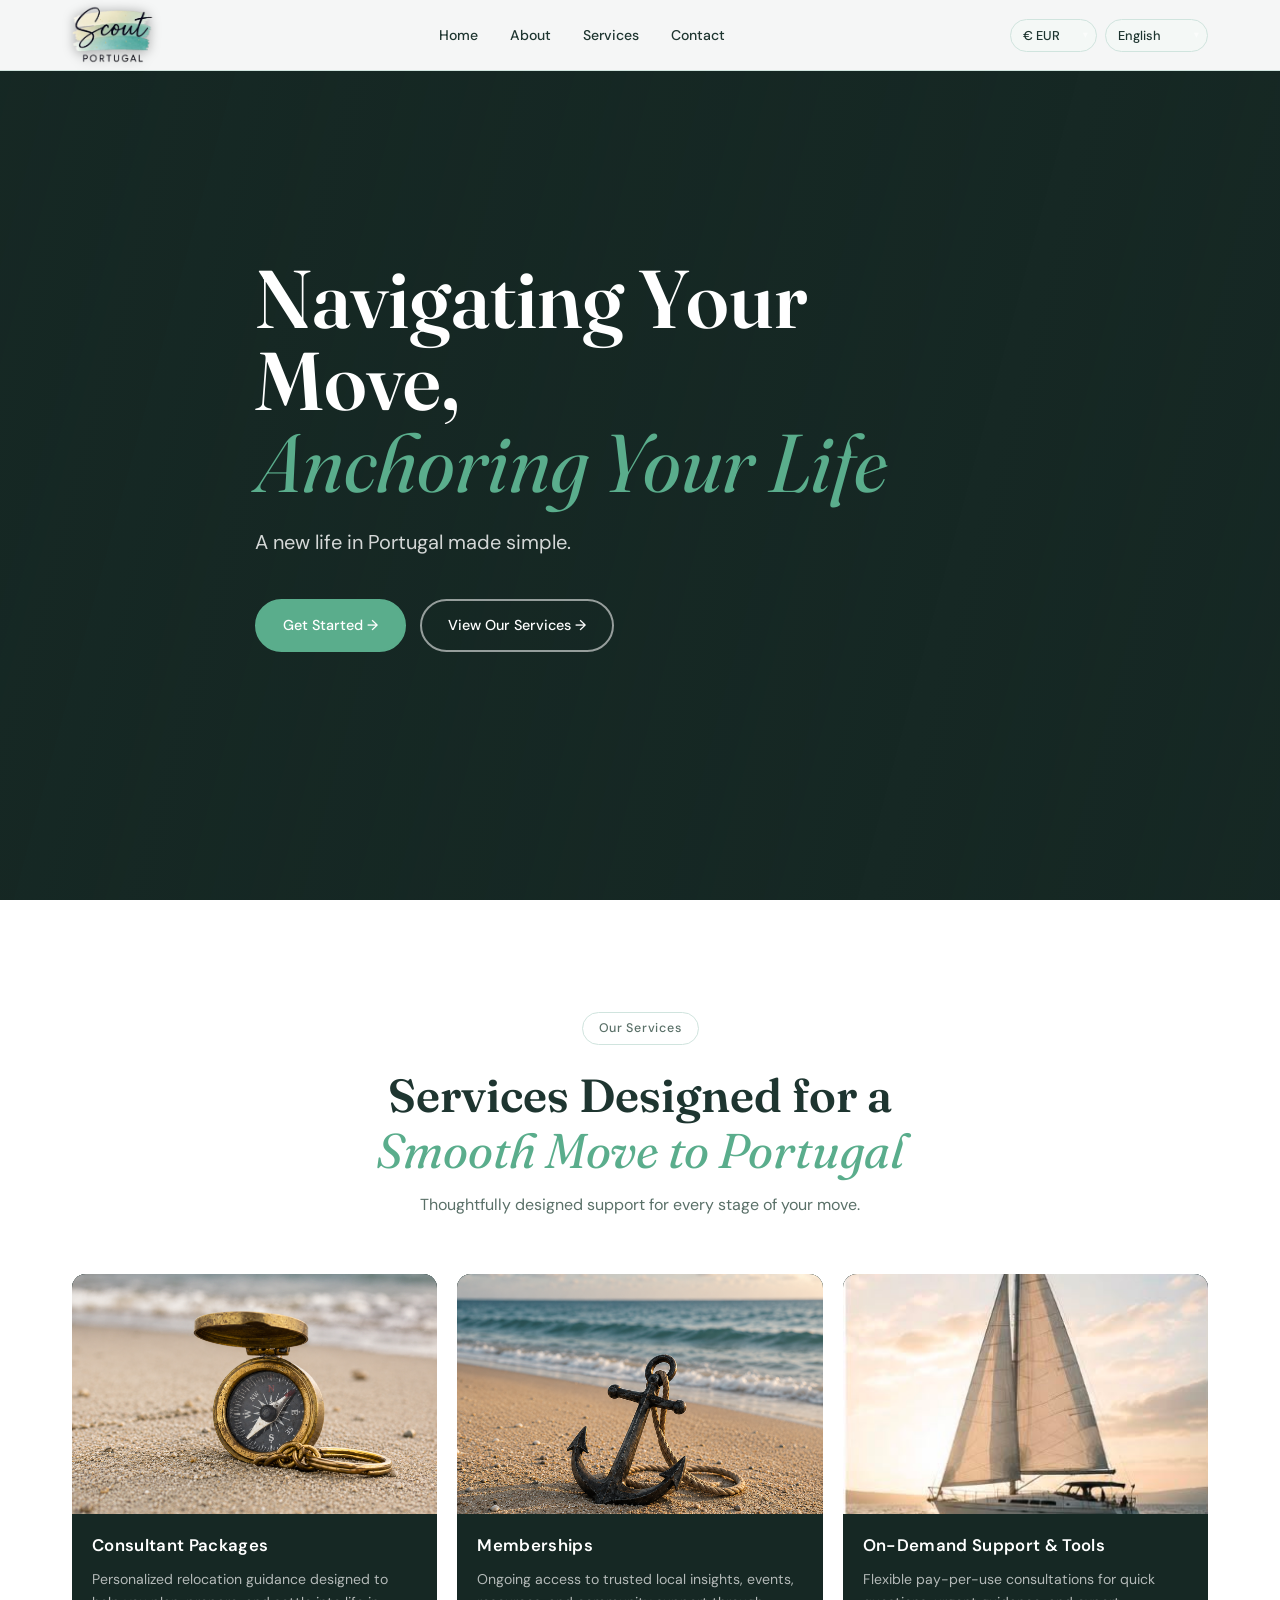
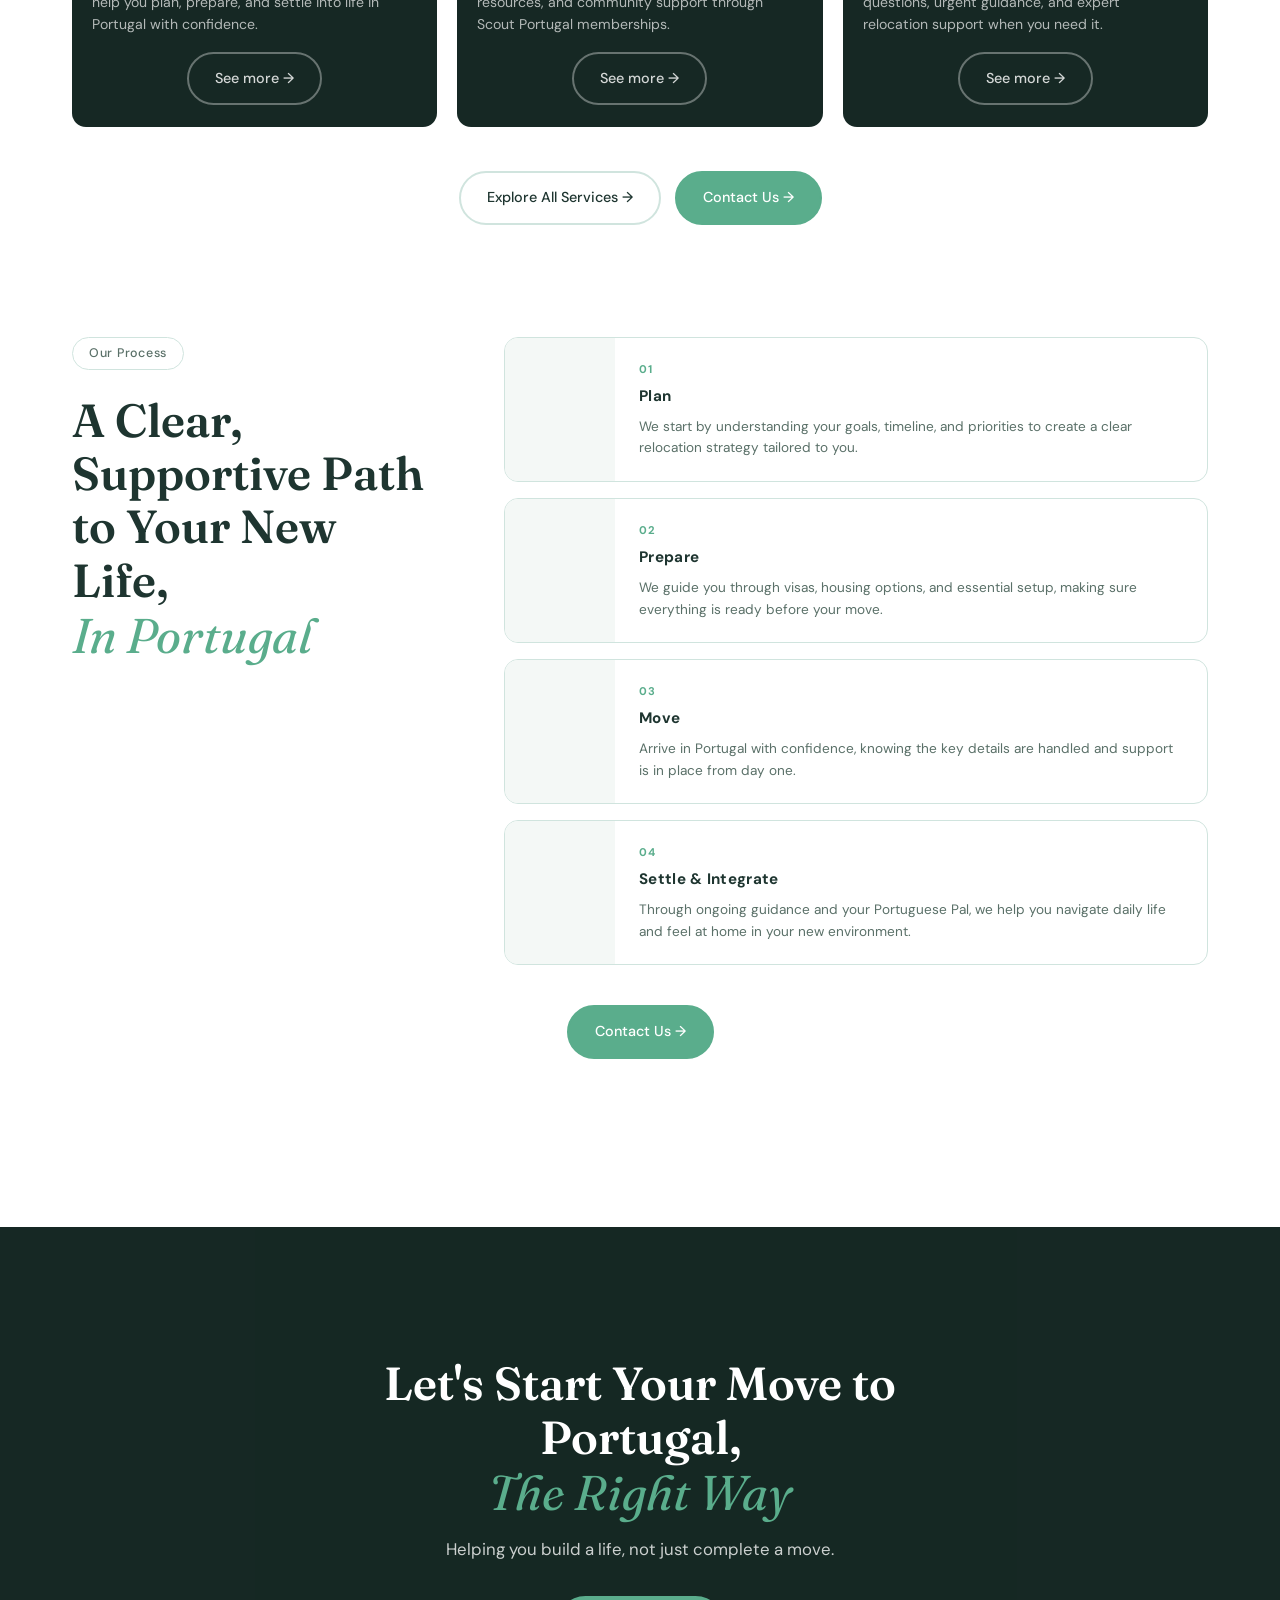
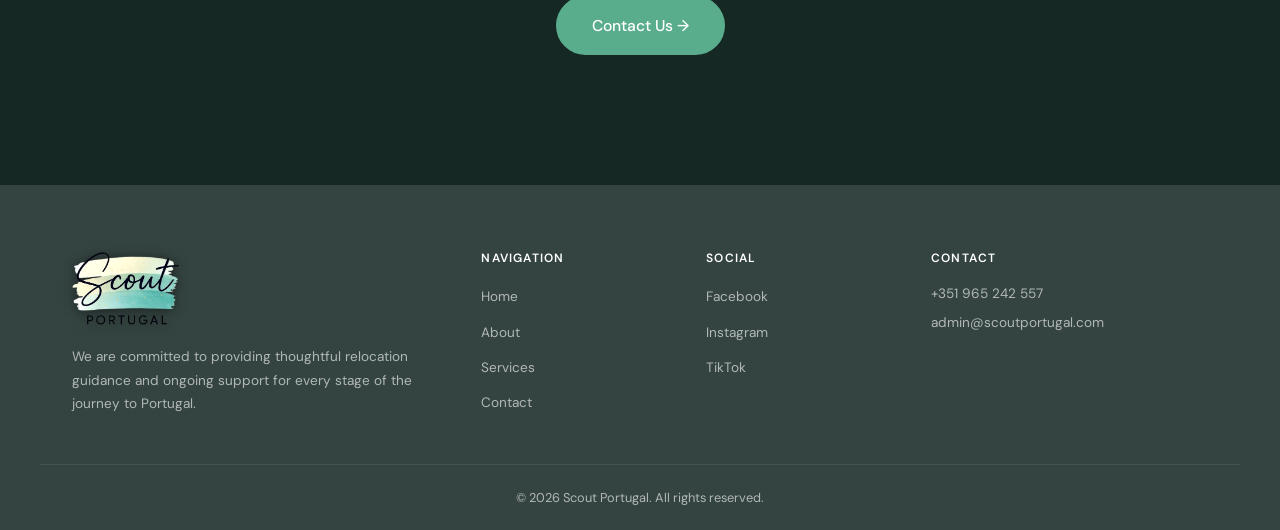
==== index.html @ 4c9e5c65 "Initial Scout Portugal site" ====
<!DOCTYPE html>
<html lang="en">
<head>
  <meta charset="UTF-8">
  <meta name="viewport" content="width=device-width, initial-scale=1.0">
  <title>Scout Portugal — Relocation Services</title>
  <meta name="description" content="A new life in Portugal made simple. Trusted relocation guidance, housing support, and cultural integration.">
  <link rel="preconnect" href="https://fonts.googleapis.com">
  <link rel="preconnect" href="https://fonts.gstatic.com" crossorigin>
  <link rel="preconnect" href="https://www.youtube.com">
  <link rel="preconnect" href="https://i.ytimg.com">
  <link rel="dns-prefetch" href="https://www.youtube.com">
  <link rel="dns-prefetch" href="https://i.ytimg.com">
  <link href="https://fonts.googleapis.com/css2?family=Cormorant+Garamond:ital,wght@0,500;1,400;1,500&family=DM+Sans:wght@300;400;500;600&family=Fraunces:ital,opsz,wght@0,9..144,500;0,9..144,600;1,9..144,400;1,9..144,500&display=swap" rel="stylesheet">
  <link rel="stylesheet" href="style.css?v=3">
</head>
<body>
<div class="scroll-progress" id="scroll-progress"></div>

  <nav id="nav">
    <div class="nav-inner">
      <a href="index.html" class="logo-link" aria-label="Scout Portugal">
        <img src="images/logo.png" alt="Scout Portugal" class="logo-img">
      </a>
      <ul class="nav-links" role="list">
        <li><a href="index.html"    data-i18n="nav.home">Home</a></li>
        <li><a href="about.html"    data-i18n="nav.about">About</a></li>
        <li><a href="services.html" data-i18n="nav.services">Services</a></li>
        <li><a href="contact.html"  data-i18n="nav.contact">Contact</a></li>
      </ul>
      <div class="nav-controls">
        <div class="select-wrap">
          <select id="currency-select" aria-label="Currency">
            <option value="EUR">€ EUR</option>
            <option value="USD">$ USD</option>
            <option value="GBP">£ GBP</option>
            <option value="BRL">R$ BRL</option>
            <option value="AUD">A$ AUD</option>
            <option value="CNY">¥ CNY</option>
          </select>
        </div>
        <div class="select-wrap">
          <select id="lang-select" aria-label="Language">
            <option value="en">English</option>
            <option value="es">Español</option>
            <option value="pt">Português</option>
            <option value="de">Deutsch</option>
            <option value="fr">Français</option>
            <option value="zh">中文</option>
          </select>
        </div>
        <button class="burger" id="burger" aria-label="Menu" aria-expanded="false">
          <span></span><span></span><span></span>
        </button>
      </div>
    </div>
    <div class="mobile-menu" id="mobile-menu" aria-hidden="true">
      <ul role="list">
        <li><a href="index.html"    data-i18n="nav.home">Home</a></li>
        <li><a href="about.html"    data-i18n="nav.about">About</a></li>
        <li><a href="services.html" data-i18n="nav.services">Services</a></li>
        <li><a href="contact.html"  data-i18n="nav.contact">Contact</a></li>
      </ul>
    </div>
  </nav>

  <!-- HERO -->
  <section class="hero">
    <div class="hero-overlay"></div>
    <div class="hero-content container">
      <h1>
        <span data-i18n="hero.line1">Navigating Your Move,</span>
        <em data-i18n="hero.line2">Anchoring Your Life</em>
      </h1>
      <p data-i18n="hero.sub">A new life in Portugal made simple.</p>
      <div class="hero-ctas">
        <a href="contact.html" class="btn btn-primary" data-i18n="hero.cta1">Get Started →</a>
        <a href="services.html" class="btn btn-ghost" data-i18n="hero.cta2">View Our Services →</a>
      </div>
    </div>
  </section>

  <!-- SERVICES OVERVIEW -->
  <section class="services">
    <div class="container">
      <div class="section-header fade-in">
        <span class="pill" data-i18n="services.label">Our Services</span>
        <h2>
          <span data-i18n="services.h1">Services Designed for a</span>
          <em data-i18n="services.h2">Smooth Move to Portugal</em>
        </h2>
        <p class="section-sub" data-i18n="services.sub">Thoughtfully designed support for every stage of your move.</p>
      </div>
      <div class="services-grid">
        <div class="service-card fade-in">
          <div class="service-img" style="background-image:url('images/compass.png')"></div>
          <div class="service-body">
            <h3 data-i18n="services.s1.title">Consultant Packages</h3>
            <p data-i18n="services.s1.desc">Personalized relocation guidance designed to help you plan, prepare, and settle into life in Portugal with confidence.</p>
            <a href="services.html" class="btn btn-outline" style="margin-top:16px" data-i18n="services.s1.cta">See more →</a>
          </div>
        </div>
        <div class="service-card fade-in" style="--delay:0.1s">
          <div class="service-img" style="background-image:url('images/anchor.png')"></div>
          <div class="service-body">
            <h3 data-i18n="services.s2.title">Memberships</h3>
            <p data-i18n="services.s2.desc">Ongoing access to trusted local insights, events, resources, and community support through Scout Portugal memberships.</p>
            <a href="services.html" class="btn btn-outline" style="margin-top:16px" data-i18n="services.s2.cta">See more →</a>
          </div>
        </div>
        <div class="service-card fade-in" style="--delay:0.2s">
          <div class="service-img" style="background-image:url('images/sailboat.jpg')"></div>
          <div class="service-body">
            <h3 data-i18n="services.s3.title">On-Demand Support & Tools</h3>
            <p data-i18n="services.s3.desc">Flexible pay-per-use consultations for quick questions, urgent guidance, and expert relocation support when you need it.</p>
            <a href="services.html" class="btn btn-outline" style="margin-top:16px" data-i18n="services.s3.cta">See more →</a>
          </div>
        </div>
      </div>
      <div class="center-cta fade-in" style="display:flex; gap:14px; justify-content:center; flex-wrap:wrap;">
        <a href="services.html" class="btn btn-outline" data-i18n="services.cta">Explore All Services →</a>
        <a href="contact.html" class="btn btn-primary">Contact Us →</a>
      </div>
    </div>
  </section>

  <!-- PROCESS -->
  <section class="process">
    <div class="container process-inner">
      <div class="process-header fade-in">
        <span class="pill" data-i18n="process.label">Our Process</span>
        <h2>
          <span data-i18n="process.h1">A Clear, Supportive Path to Your New Life,</span>
          <em data-i18n="process.h2">In Portugal</em>
        </h2>
      </div>
      <div class="process-steps">
        <div class="step fade-in">
          <div class="step-img" style="background-image:url('https://images.unsplash.com/photo-1484480974693-6ca0a78fb36b?auto=format&fit=crop&w=400&q=80')"></div>
          <div class="step-body">
            <span class="step-num">01</span>
            <h4 data-i18n="process.s1.title">Plan</h4>
            <p data-i18n="process.s1.desc">We start by understanding your goals, timeline, and priorities to create a clear relocation strategy tailored to you.</p>
          </div>
        </div>
        <div class="step fade-in" style="--delay:0.08s">
          <div class="step-img" style="background-image:url('https://images.unsplash.com/photo-1516738901171-8eb4fc13bd20?auto=format&fit=crop&w=400&q=80')"></div>
          <div class="step-body">
            <span class="step-num">02</span>
            <h4 data-i18n="process.s2.title">Prepare</h4>
            <p data-i18n="process.s2.desc">We guide you through visas, housing options, and essential setup, making sure everything is ready before your move.</p>
          </div>
        </div>
        <div class="step fade-in" style="--delay:0.16s">
          <div class="step-img" style="background-image:url('https://images.unsplash.com/photo-1436491865332-7a61a109cc05?auto=format&fit=crop&w=400&q=80')"></div>
          <div class="step-body">
            <span class="step-num">03</span>
            <h4 data-i18n="process.s3.title">Move</h4>
            <p data-i18n="process.s3.desc">Arrive in Portugal with confidence, knowing the key details are handled and support is in place from day one.</p>
          </div>
        </div>
        <div class="step fade-in" style="--delay:0.24s">
          <div class="step-img" style="background-image:url('https://images.unsplash.com/photo-1712867415742-79e31e06ece9?auto=format&fit=crop&w=400&q=80')"></div>
          <div class="step-body">
            <span class="step-num">04</span>
            <h4 data-i18n="process.s4.title">Settle & Integrate</h4>
            <p data-i18n="process.s4.desc">Through ongoing guidance and your Portuguese Pal, we help you navigate daily life and feel at home in your new environment.</p>
          </div>
        </div>
      </div>
    </div>
    <div class="container center-cta fade-in" style="margin-top:40px; padding-bottom:56px;">
      <a href="contact.html" class="btn btn-primary">Contact Us →</a>
    </div>
  </section>

  <!-- CTA BANNER -->
  <section class="cta-banner">
    <div class="cta-img"></div>
    <div class="cta-overlay"></div>
    <div class="container cta-content fade-in">
      <h2>
        <span data-i18n="cta.h1">Let's Start Your Move to Portugal,</span>
        <em data-i18n="cta.h2">The Right Way</em>
      </h2>
      <p data-i18n="cta.sub">Helping you build a life, not just complete a move.</p>
      <a href="contact.html" class="btn btn-primary btn-lg" data-i18n="cta.btn">Contact Us →</a>
    </div>
  </section>

  <footer>
    <div class="container footer-inner">
      <div class="footer-brand">
        <div class="footer-logo">
          <img src="images/logo.png" alt="Scout Portugal" class="footer-logo-img">
        </div>
        <p data-i18n="footer.desc">We are committed to providing thoughtful relocation guidance and ongoing support for every stage of the journey to Portugal.</p>
      </div>
      <div class="footer-col">
        <h4 data-i18n="footer.navLabel">Navigation</h4>
        <ul role="list">
          <li><a href="index.html"    data-i18n="nav.home">Home</a></li>
          <li><a href="about.html"    data-i18n="nav.about">About</a></li>
          <li><a href="services.html" data-i18n="nav.services">Services</a></li>
          <li><a href="contact.html"  data-i18n="nav.contact">Contact</a></li>
        </ul>
      </div>
      <div class="footer-col">
        <h4 data-i18n="footer.socialLabel">Social</h4>
        <ul role="list">
          <li><a href="#" data-i18n="footer.fb">Facebook</a></li>
          <li><a href="#" data-i18n="footer.ig">Instagram</a></li>
          <li><a href="#" data-i18n="footer.tt">TikTok</a></li>
        </ul>
      </div>
      <div class="footer-col">
        <h4 data-i18n="footer.contactLabel">Contact</h4>
        <p><a href="tel:+351965242557">+351 965 242 557</a></p>
        <p><a href="mailto:admin@scoutportugal.com">admin@scoutportugal.com</a></p>
      </div>
    </div>
    <div class="footer-bottom">
      <p data-i18n="footer.copy">© 2026 Scout Portugal. All rights reserved.</p>
    </div>
  </footer>

  <script src="script.js"></script>
</body>
</html>
---- style.css ----
/* ===== VARIABLES ===== */
:root {
  --dark:    #162824;
  --dark2:   #1e3530;
  --accent:  #5aad8c;
  --accent2: #4a9879;
  --white:   #ffffff;
  --bg:      #ffffff;
  --bg-alt:  #f4f8f6;
  --teal-bg: #6dada0;
  --text:    #1e3530;
  --muted:   #5a7068;
  --border:  #d0e4de;

  --serif: 'Cormorant Garamond', Georgia, serif;
  --sans:  'DM Sans', system-ui, -apple-system, sans-serif;

  --r:    14px;
  --r-sm:  8px;
  --r-pill: 100px;

  --shadow:    0 2px 12px rgba(22,40,36,.07);
  --shadow-md: 0 8px 32px rgba(22,40,36,.11);
  --shadow-lg: 0 20px 60px rgba(22,40,36,.16);

  --max: 1200px;
  --gap: 112px;
}

/* ===== RESET ===== */
*, *::before, *::after { box-sizing: border-box; margin: 0; padding: 0; }
html { scroll-behavior: smooth; }
body { font-family: var(--sans); color: var(--text); background: var(--bg); line-height: 1.65; -webkit-font-smoothing: antialiased; }
img, video { max-width: 100%; display: block; }
a { text-decoration: none; color: inherit; }
ul { list-style: none; }
button { font-family: var(--sans); }

/* ===== CONTAINER ===== */
.container { max-width: var(--max); margin-inline: auto; padding-inline: 32px; }

/* ===== TYPE ===== */
h1 { font-size: clamp(2.1rem, 5vw, 3.8rem); font-weight: 600; line-height: 1.1; font-family: 'Fraunces', Georgia, serif; }
h2 { font-size: clamp(1.8rem, 3.8vw, 2.9rem); font-weight: 600; line-height: 1.15; font-family: 'Fraunces', Georgia, serif; }
h3 { font-size: 1.35rem; font-weight: 600; font-family: 'Fraunces', Georgia, serif; }
h4 { font-size: .95rem; font-weight: 700; letter-spacing: .02em; }

em { display: block; font-family: 'Fraunces', Georgia, serif; font-style: italic; font-weight: 400; color: var(--accent); font-size: 1.05em; }

/* ===== PILL ===== */
.pill { display: inline-block; padding: 5px 16px; border: 1.5px solid var(--border); border-radius: var(--r-pill); font-size: .78rem; font-weight: 500; letter-spacing: .06em; color: var(--muted); background: var(--white); margin-bottom: 18px; }
.pill-light { background: rgba(255,255,255,.18); border-color: rgba(255,255,255,.38); color: rgba(255,255,255,.88); }

/* ===== BUTTONS ===== */
.btn { display: inline-flex; align-items: center; gap: 6px; padding: 13px 26px; border-radius: var(--r-pill); font-size: .9rem; font-weight: 500; cursor: pointer; border: 2px solid transparent; transition: background .18s, color .18s, border-color .18s, transform .18s, box-shadow .18s; white-space: nowrap; }
.btn-primary { background: var(--accent); color: var(--white); border-color: var(--accent); }
.btn-primary:hover { background: var(--accent2); border-color: var(--accent2); transform: translateY(-2px); box-shadow: 0 6px 20px rgba(90,173,140,.32); }
.btn-ghost { background: transparent; color: var(--white); border-color: rgba(255,255,255,.55); }
.btn-ghost:hover { background: rgba(255,255,255,.14); border-color: var(--white); }
.btn-outline { background: transparent; color: var(--text); border-color: var(--border); }
.btn-outline:hover { border-color: var(--accent); color: var(--accent); }
.btn-lg { padding: 15px 34px; font-size: .98rem; }

/* ===== LOGO ===== */
.logo-link { display: block; flex-shrink: 0; }
.logo-img { height: 60px; width: auto; display: block; background: transparent; padding: 0; filter: drop-shadow(0 1px 6px rgba(0,0,0,.35)); transition: height .3s; }
#nav.scrolled .logo-img { height: 52px; }
.footer-logo-img { height: 80px; width: auto; display: block; filter: brightness(1.1) drop-shadow(0 1px 6px rgba(0,0,0,.5)); margin-bottom: 16px; }

/* ===== SECTION HEADER ===== */
.section-header { text-align: center; margin-bottom: 56px; }
.section-header h2 { margin-top: 6px; }
.section-sub { margin-top: 14px; color: var(--muted); font-size: 1rem; }
.center-cta { text-align: center; margin-top: 44px; }

/* ===== NAV ===== */
#nav { position: fixed; inset-inline: 0; top: 0; z-index: 100; background: rgba(255,255,255,.96); box-shadow: 0 1px 0 var(--border); backdrop-filter: blur(14px); transition: background .3s, box-shadow .3s; }
#nav.scrolled { background: rgba(255,255,255,.96); box-shadow: 0 1px 0 var(--border); }
.nav-inner { display: flex; align-items: center; justify-content: space-between; height: 70px; padding-inline: 32px; max-width: var(--max); margin-inline: auto; }
.nav-links { display: flex; gap: 32px; }
.nav-links a { font-size: .88rem; font-weight: 500; color: var(--text); transition: color .2s; }
.nav-links a:hover { color: var(--accent); }
.nav-controls { display: flex; align-items: center; gap: 8px; }
.select-wrap { position: relative; }
.select-wrap select { appearance: none; background: var(--bg-alt); border: 1.5px solid var(--border); border-radius: var(--r-pill); color: var(--text); font-family: var(--sans); font-size: .8rem; font-weight: 500; padding: 7px 26px 7px 12px; cursor: pointer; outline: none; transition: border-color .2s, background .2s, color .2s; }
.select-wrap select:focus { border-color: var(--accent); }
.select-wrap::after { content: '▾'; position: absolute; right: 9px; top: 50%; transform: translateY(-50%); font-size: .65rem; pointer-events: none; color: rgba(255,255,255,.6); }
#nav.scrolled .select-wrap::after { color: var(--muted); }
.burger { display: none; flex-direction: column; gap: 5px; background: none; border: none; cursor: pointer; padding: 6px 4px; }
.burger span { display: block; width: 22px; height: 2px; background: var(--text); border-radius: 2px; transition: .25s; }
.burger.open span:nth-child(1) { transform: translateY(7px) rotate(45deg); }
.burger.open span:nth-child(2) { opacity: 0; }
.burger.open span:nth-child(3) { transform: translateY(-7px) rotate(-45deg); }
.mobile-menu { display: none; padding: 16px 32px 24px; background: white; border-top: 1px solid var(--border); }
.mobile-menu.open { display: block; }
.mobile-menu ul { display: flex; flex-direction: column; gap: 14px; }
.mobile-menu a { font-size: .98rem; font-weight: 500; color: var(--text); }
.mobile-menu a:hover { color: var(--accent); }

/* ===== HERO ===== */
.hero { position: relative; min-height: 100vh; display: flex; align-items: center; overflow: hidden; background: url('https://images.unsplash.com/photo-1662142063545-eef59b226744?auto=format&fit=crop&w=1920&q=85') center/cover no-repeat var(--dark); }
.hero-video-wrap {
  position: absolute; inset: 0; z-index: 0;
  overflow: hidden;
  pointer-events: none;
}
.hero-yt {
  position: absolute;
  top: 50%; left: 50%;
  width: 100vw;
  height: 56.25vw;   /* 16:9 */
  min-height: 100vh;
  min-width: 177.78vh; /* 16:9 inverse */
  transform: translate(-50%, -50%);
  border: none;
  pointer-events: none;
}
.hero-overlay { position: absolute; inset: 0; z-index: 1; background: linear-gradient(105deg, rgba(22,40,36,.83) 0%, rgba(22,40,36,.58) 55%, rgba(22,40,36,.38) 100%); }
.hero-content { position: relative; z-index: 2; padding-top: 70px; padding-bottom: 60px; }
.hero-content.container { max-width: 100%; padding-inline-start: 5vw; padding-inline-end: 5vw; }
.hero-content h1 { color: white; max-width: 85%; margin-bottom: 22px; font-size: clamp(2.72rem, 6.4vw, 6rem); line-height: 1.0; }
.hero-content h1 em { color: var(--accent); font-size: 1em; }
.hero-content > p { color: rgba(255,255,255,.82); font-size: 1.25rem; max-width: 540px; margin-bottom: 40px; }
.hero-ctas { display: flex; gap: 14px; flex-wrap: wrap; }

/* ===== SERVICES ===== */
.services { padding: var(--gap) 0 56px; }
.services-grid { display: grid; grid-template-columns: repeat(3, 1fr); gap: 20px; }
.service-card { border-radius: var(--r); overflow: hidden; background: var(--dark); display: flex; flex-direction: column; transition: transform .3s ease, box-shadow .3s ease; }
.service-card:hover { transform: translateY(-5px); box-shadow: var(--shadow-lg); }
.service-img { height: 240px; width: 100%; background: center/cover no-repeat; background-color: var(--dark2); transition: transform .5s ease; }
.service-card:hover .service-img { transform: scale(1.04); }
.service-body { padding: 18px 20px 22px; flex: 1; display: flex; flex-direction: column; }
.service-body h3 { font-family: var(--sans); font-style: normal; font-weight: 600; font-size: 1.05rem; color: white; margin-bottom: 8px; letter-spacing: .02em; }
.service-body p { font-size: .88rem; color: rgba(255,255,255,.68); line-height: 1.6; flex: 1; }
.service-body .btn { align-self: center; margin-top: 20px; color: rgba(255,255,255,.82); border-color: rgba(255,255,255,.35); }
.service-body .btn:hover { color: white; border-color: rgba(255,255,255,.75); background: rgba(255,255,255,.08); }

/* ===== ABOUT ===== */
.about-hero { position: relative; min-height: 460px; display: flex; align-items: center; }
.about-hero-img {
  position: absolute; inset: 0;
  background: url('https://images.unsplash.com/photo-1655992943803-1486f54a8e85?auto=format&fit=crop&w=1920&q=85') center/cover no-repeat;
  background-color: var(--dark);
}
.about-hero-overlay { position: absolute; inset: 0; background: linear-gradient(100deg, rgba(22,40,36,.88) 0%, rgba(22,40,36,.55) 65%); }
.about-hero-content { position: relative; z-index: 1; max-width: 680px; padding-block: 80px; }
.about-hero-content h2 { color: white; margin-top: 6px; }
.about-hero-content h2 em { color: var(--accent); }
.about-hero-content > p { color: rgba(255,255,255,.78); font-size: 1.02rem; margin-top: 18px; }

.mission { padding: var(--gap) 0; background: var(--bg-alt); }
.mission-inner { display: grid; grid-template-columns: 1fr 1fr; grid-template-rows: auto 1fr; gap: 0 72px; align-items: start; }
.mission-head { grid-column: 1; grid-row: 1; padding-bottom: 24px; }
.mission-body { grid-column: 1; grid-row: 2; }
.mission-img { grid-column: 2; grid-row: 1 / 3; }
.mission-head h3, .mission-body h3 { font-size: 1.9rem; margin-top: 6px; margin-bottom: 18px; }
.mission-head h3 em, .mission-body h3 em { font-size: 1.9rem; }
.mission-body > p { color: var(--muted); margin-bottom: 26px; line-height: 1.7; }
.checklist { display: flex; flex-direction: column; gap: 12px; }
.checklist li { display: flex; gap: 10px; font-size: .92rem; align-items: flex-start; }
.checklist li::before { content: '✓'; color: var(--accent); font-weight: 700; flex-shrink: 0; }
.mission-img {
  height: 420px; border-radius: var(--r);
  background: url('images/your-move.png') center 40%/cover no-repeat;
  background-color: var(--dark2); box-shadow: var(--shadow-md);
}

/* FOUNDERS */
.founders { padding: var(--gap) 0; }
.founders-inner { display: grid; grid-template-columns: 420px 1fr; gap: 72px; align-items: start; }
.founders-photo-wrap { position: sticky; top: 90px; }
.founders-photo { width: 100%; border-radius: var(--r); display: block; box-shadow: var(--shadow-md); object-fit: cover; }
.founders-caption { display: flex; gap: 0; margin-top: 20px; padding: 18px 20px; background: var(--bg-alt); border-radius: var(--r); border: 1.5px solid var(--border); }
.founder-name { flex: 1; display: flex; flex-direction: column; gap: 4px; padding-inline: 12px; }
.founder-name:first-child { padding-left: 0; }
.founder-name strong { font-size: .9rem; color: var(--text); font-weight: 600; }
.founder-name span { font-size: .78rem; color: var(--muted); }
.founders-divider { width: 1px; background: var(--border); margin-block: 4px; flex-shrink: 0; }
.founders-text h3 { font-size: 1.9rem; margin-bottom: 24px; }
.founders-text h3 em { font-size: 1.9rem; }
.founders-bio { display: flex; flex-direction: column; gap: 16px; }
.founders-bio p { font-size: .95rem; color: var(--muted); line-height: 1.75; }
.founders-bio p:first-child { font-size: 1.05rem; color: var(--text); font-weight: 500; }

/* ===== CORE VALUES ===== */
.values-top {
  background: var(--teal-bg);
  padding: 72px 0;
}
.values-top-inner {
  display: grid;
  grid-template-columns: 1fr 1fr;
  gap: 48px;
  align-items: center;
}
.values-tagline {
  font-size: 1.15rem;
  color: rgba(255,255,255,.92);
  line-height: 1.7;
  font-weight: 400;
}
.values-quote-card {
  background: white;
  border-radius: var(--r);
  padding: 32px;
  box-shadow: var(--shadow-lg);
}
.quote-mark {
  font-family: var(--serif);
  font-size: 3rem;
  line-height: 1;
  color: var(--accent);
  margin-bottom: 12px;
  display: block;
}
.values-quote-card > p {
  font-size: 1.25rem;
  color: var(--text);
  line-height: 1.7;
  font-style: normal;
  font-family: var(--sans);
  font-weight: 400;
  margin-bottom: 20px;
}
.quote-attribution {
  display: flex;
  align-items: center;
  gap: 12px;
}
.quote-avatar {
  width: 44px;
  height: 44px;
  border-radius: 50%;
  object-fit: cover;
  object-position: center top;
  flex-shrink: 0;
  background: var(--bg-alt);
}
.quote-attribution strong { display: block; font-size: .9rem; color: var(--text); }
.quote-attribution span { font-size: .78rem; color: var(--muted); }

.values-bottom { padding: 72px 0; background: var(--bg-alt); }
.values-grid {
  display: grid;
  grid-template-columns: repeat(4, 1fr);
  gap: 20px;
}
.value-item {
  display: flex;
  flex-direction: column;
  align-items: center;
  gap: 14px;
  padding: 28px 20px;
  background: white;
  border-radius: var(--r);
  border: 1.5px solid var(--border);
  text-align: center;
  font-weight: 500;
  font-size: .9rem;
  transition: box-shadow .22s, transform .22s;
}
.value-item:hover { box-shadow: var(--shadow); transform: translateY(-2px); }
.value-icon {
  width: 48px;
  height: 48px;
  border-radius: 50%;
  background: var(--bg-alt);
  border: 1.5px solid var(--border);
  display: flex;
  align-items: center;
  justify-content: center;
  color: var(--accent);
  flex-shrink: 0;
}

/* ===== PAGE HERO (services/inner pages) ===== */
.page-hero { position: relative; min-height: 420px; display: flex; align-items: center; overflow: hidden; }
.page-hero-img { position: absolute; inset: 0; background: center/cover no-repeat; background-color: var(--dark2); }
.page-hero-overlay { position: absolute; inset: 0; background: rgba(22,40,36,.75); }
.page-hero-content { position: relative; z-index: 1; padding-top: 90px; padding-bottom: 60px; }
.page-hero-content h1 { color: white; margin-top: 6px; }
.page-hero-content h1 em { color: var(--accent); }
.page-hero-content > p { color: rgba(255,255,255,.78); margin-top: 12px; font-size: 1rem; }

/* ===== PROCESS ===== */
.process { padding: 56px 0 var(--gap); }
.process-inner { display: grid; grid-template-columns: 360px 1fr; gap: 72px; align-items: start; }
.process-header { position: sticky; top: 90px; }
.process-header h2 { margin-top: 6px; }
.process-steps { display: flex; flex-direction: column; gap: 16px; }
.step { display: grid; grid-template-columns: 110px 1fr; border-radius: var(--r); overflow: hidden; border: 1.5px solid var(--border); background: var(--white); transition: box-shadow .22s; }
.step:hover { box-shadow: var(--shadow); }
.step-img { background: center/cover no-repeat; background-color: var(--bg-alt); min-height: 115px; }
.step-body { padding: 22px 24px; display: flex; flex-direction: column; justify-content: center; }
.step-num { font-size: .7rem; font-weight: 700; letter-spacing: .12em; color: var(--accent); margin-bottom: 5px; }
.step-body h4 { margin-bottom: 7px; }
.step-body p { font-size: .85rem; color: var(--muted); line-height: 1.6; }

/* ===== PRICING ===== */
.pricing { padding: var(--gap) 0; background: var(--bg-alt); }

.tab-bar { display: flex; gap: 8px; justify-content: center; margin-bottom: 48px; background: var(--white); border: 1.5px solid var(--border); border-radius: var(--r-pill); padding: 5px; max-width: 560px; margin-inline: auto; }
.tab-btn { flex: 1; padding: 10px 18px; border: none; border-radius: var(--r-pill); font-size: .85rem; font-weight: 500; color: var(--muted); background: transparent; cursor: pointer; transition: background .18s, color .18s; white-space: nowrap; }
.tab-btn.active { background: var(--accent); color: white; }
.tab-btn:hover:not(.active) { background: var(--bg-alt); color: var(--text); }

.tab-panel { display: block; }
.tab-panel.hidden { display: none; }

/* Consultant Packages */
.pkg-grid { display: grid; grid-template-columns: repeat(2, 1fr); gap: 24px; align-items: stretch; }
.pkg-card { background: var(--white); border: 1.5px solid var(--border); border-radius: var(--r); overflow: hidden; display: flex; flex-direction: column; transition: box-shadow .22s; }
.pkg-card:hover { box-shadow: var(--shadow-md); }
.pkg-card--featured { border-color: var(--accent); box-shadow: var(--shadow-md); }
.pkg-img { height: 220px; background: center/cover no-repeat; background-color: var(--dark2); }
.pkg-body { padding: 28px 30px; flex: 1; display: flex; flex-direction: column; gap: 18px; text-align: center; }
.pkg-body h3 { font-size: 1.4rem; margin: 0; }
.pkg-duration { font-size: .82rem; color: var(--muted); font-weight: 500; letter-spacing: .04em; margin: -10px 0 0; }
.pkg-tiers { display: flex; align-items: center; gap: 0; padding: 18px 0; border-top: 1px solid var(--border); border-bottom: 1px solid var(--border); justify-content: center; }
.pkg-tiers--center { justify-content: center; }
.tier { flex: 1; display: flex; flex-direction: column; align-items: center; text-align: center; gap: 5px; padding-inline: 14px; }
.tier:first-child { padding-left: 0; }
.tier-label { font-size: .78rem; font-weight: 600; color: var(--muted); letter-spacing: .05em; }
.tier-price { font-size: 1.4rem; font-weight: 700; color: var(--dark); display: flex; align-items: baseline; gap: 1px; }
.tier-per { font-size: .75rem; font-weight: 500; color: var(--muted); margin-left: 2px; }
.cur-sym { font-size: .9rem; font-weight: 600; color: var(--muted); }
.amount { font-size: 1.4rem; font-weight: 700; color: var(--dark); }
.tier-sep { width: 1px; background: var(--border); align-self: stretch; flex-shrink: 0; }
.pkg-ideal-label { font-size: .78rem; font-weight: 700; letter-spacing: .06em; text-transform: uppercase; color: var(--text); margin-bottom: -10px; }
.pkg-ideal { font-size: .85rem; color: var(--muted); line-height: 1.55; }
.feat-list { display: flex; flex-direction: column; gap: 8px; text-align: left; }
.feat-list li { font-size: .85rem; padding-left: 18px; position: relative; color: var(--text); }
.feat-list li::before { content: '✓'; position: absolute; left: 0; color: var(--accent); font-weight: 700; }
.pkg-body h4 { margin: 0; color: var(--dark); }
.pkg-body > .feat-list { flex: 1; }
.pkg-body .btn { align-self: center; margin-top: 20px; }

/* Memberships */
.mem-grid { display: grid; grid-template-columns: repeat(2, 1fr); gap: 24px; align-items: stretch; }
.mem-card { background: var(--white); border: 1.5px solid var(--border); border-radius: var(--r); overflow: hidden; display: flex; flex-direction: column; transition: box-shadow .22s; }
.mem-card:hover { box-shadow: var(--shadow-md); }
.mem-card--featured { border-color: var(--accent); }
.mem-img { height: 200px; background: center/cover no-repeat; background-color: var(--dark2); }
.mem-body { padding: 28px 30px; flex: 1; display: flex; flex-direction: column; gap: 18px; text-align: center; }
.mem-body h3 { font-size: 1.4rem; margin: 0; }
.mem-body > .feat-list { flex: 1; text-align: left; }
.mem-body .btn { align-self: center; margin-top: 20px; }

/* On-Demand */
.od-grid { display: grid; grid-template-columns: repeat(2, 1fr); gap: 24px; align-items: stretch; }
.od-card { background: var(--white); border: 1.5px solid var(--border); border-radius: var(--r); overflow: hidden; display: flex; flex-direction: column; transition: box-shadow .22s; }
.od-card:hover { box-shadow: var(--shadow-md); }
.od-img { height: 200px; background: center/cover no-repeat; background-color: var(--dark2); }
.od-body { padding: 28px 30px; flex: 1; display: flex; flex-direction: column; gap: 18px; text-align: center; }
.od-body h3 { font-size: 1.4rem; margin: 0; }
.od-body .btn { align-self: center; margin-top: auto; }
.scoutline-rates { display: flex; flex-direction: column; gap: 0; border: 1.5px solid var(--border); border-radius: var(--r-sm); overflow: hidden; }
.rate-row { display: flex; align-items: center; justify-content: space-between; padding: 14px 18px; font-size: .88rem; border-bottom: 1px solid var(--border); gap: 12px; }
.rate-row:last-child { border-bottom: none; }
.rate-price { font-weight: 700; color: var(--dark); display: flex; align-items: baseline; gap: 1px; white-space: nowrap; }
.rate-free { color: var(--accent); font-weight: 700; font-size: .9rem; }

/* ===== DISCOVERY CALL ===== */
.discovery {
  position: relative; padding: 100px 0; text-align: center; overflow: hidden;
}
.discovery-bg {
  position: absolute; inset: 0;
  background: url('https://images.unsplash.com/photo-1662142063545-eef59b226744?auto=format&fit=crop&w=1920&q=85') center/cover no-repeat;
  background-color: var(--dark);
}
.discovery-overlay { position: absolute; inset: 0; background: rgba(22,40,36,.82); }
.discovery-content { position: relative; z-index: 1; }
.discovery-content h1, .discovery-content h2 { color: white; max-width: 620px; margin-inline: auto; }
.discovery-content h1 em, .discovery-content h2 em { color: var(--accent); }
.discovery-content > p { color: rgba(255,255,255,.78); font-size: 1rem; margin-top: 16px; max-width: 560px; margin-inline: auto; }

.book-call { padding: var(--gap) 0; background: var(--dark); }
.book-call-inner { display: grid; grid-template-columns: 1fr 1fr; grid-template-rows: auto 1fr; gap: 0 72px; align-items: start; }
.book-call-head { grid-column: 1; grid-row: 1; padding-bottom: 24px; }
.book-call-body { grid-column: 1; grid-row: 2; }
.book-call-img { grid-column: 2; grid-row: 1 / 3; }
.book-call-head h3 { font-size: 2rem; color: white; margin-bottom: 0; }
.book-call-body > p { color: rgba(255,255,255,.82); line-height: 1.7; font-size: .95rem; }
.book-call-body .checklist li { color: rgba(255,255,255,.88); }
.book-call * { color: white; }
.book-call-img {
  height: 380px; border-radius: var(--r);
  background: url('images/anchor-package.png') center/cover no-repeat;
  background-color: var(--dark2); box-shadow: var(--shadow-lg);
}

/* ===== CTA BANNER ===== */
.cta-banner { position: relative; padding: 130px 0; text-align: center; overflow: hidden; }
.cta-img {
  position: absolute; inset: 0;
  background: url('https://images.unsplash.com/photo-1549474750-8cd9887d3e47?auto=format&fit=crop&w=1920&q=85') center/cover no-repeat;
  background-color: var(--dark);
}
.cta-overlay { position: absolute; inset: 0; background: rgba(22,40,36,.80); }
.cta-content { position: relative; z-index: 1; }
.cta-content h2 { color: white; max-width: 680px; margin-inline: auto; margin-bottom: 16px; }
.cta-content h2 em { color: var(--accent); }
.cta-content > p { color: rgba(255,255,255,.78); font-size: 1.05rem; margin-bottom: 32px; }

/* ===== CONTACT ===== */
.contact { padding: var(--gap) 0; }
.contact-inner { display: grid; grid-template-columns: 1fr 1.5fr; gap: 80px; align-items: start; }
.contact-text h2 { margin-top: 6px; margin-bottom: 16px; }
.contact-text h2 em { font-size: inherit; }
.contact-text > p { color: var(--muted); margin-bottom: 28px; }
.contact-details { display: flex; flex-direction: column; gap: 8px; margin-bottom: 24px; }
.contact-details a { font-size: .92rem; color: var(--text); transition: color .2s; }
.contact-details a:hover { color: var(--accent); }
.socials { display: flex; gap: 18px; }
.socials a { font-size: .88rem; color: var(--muted); font-weight: 500; transition: color .2s; }
.socials a:hover { color: var(--accent); }
.contact-form { display: flex; flex-direction: column; gap: 18px; }
.form-row { display: grid; grid-template-columns: 1fr 1fr; gap: 16px; }
.form-group { display: flex; flex-direction: column; gap: 6px; }
.form-group label { font-size: .8rem; font-weight: 600; letter-spacing: .03em; color: var(--text); }
.form-group input, .form-group textarea, .form-group select { font-family: var(--sans); font-size: .92rem; color: var(--text); background: var(--bg-alt); border: 1.5px solid var(--border); border-radius: var(--r-sm); padding: 11px 14px; outline: none; transition: border-color .2s, background .2s; resize: vertical; appearance: none; }
.form-group input:focus, .form-group textarea:focus, .form-group select:focus { border-color: var(--accent); background: white; }
.form-group select { background-image: url("data:image/svg+xml,%3Csvg xmlns='http://www.w3.org/2000/svg' width='12' height='8' viewBox='0 0 12 8'%3E%3Cpath d='M1 1l5 5 5-5' stroke='%235a7068' stroke-width='1.5' fill='none' stroke-linecap='round'/%3E%3C/svg%3E"); background-repeat: no-repeat; background-position: right 14px center; padding-right: 36px; cursor: pointer; }
.form-group optgroup { font-weight: 600; color: var(--muted); }
.contact-form .btn { align-self: flex-start; }
.form-success { font-size: .88rem; color: var(--accent); min-height: 1.2em; font-weight: 500; }

/* ===== FOOTER ===== */
footer { background: linear-gradient(rgba(22,40,36,.87), rgba(22,40,36,.87)), url('https://images.unsplash.com/photo-1651509495409-d11f64fcbedc?auto=format&fit=crop&w=1920&q=85') center/cover no-repeat; color: rgba(255,255,255,.62); }
.footer-inner { display: grid; grid-template-columns: 2fr 1fr 1fr 1.5fr; gap: 40px; padding: 64px 32px 48px; max-width: var(--max); margin-inline: auto; }
.footer-brand p { font-size: .85rem; line-height: 1.7; }
.footer-col h4 { color: white; font-size: .75rem; font-weight: 600; letter-spacing: .1em; text-transform: uppercase; margin-bottom: 14px; }
.footer-col ul { display: flex; flex-direction: column; gap: 9px; }
.footer-col a { font-size: .85rem; transition: color .2s; }
.footer-col a:hover { color: var(--accent); }
.footer-col p { font-size: .85rem; margin-bottom: 6px; }
.footer-bottom { border-top: 1px solid rgba(255,255,255,.08); padding: 22px 32px; text-align: center; font-size: .8rem; max-width: var(--max); margin-inline: auto; }

/* ===== SCROLL ANIMATIONS ===== */
.fade-in { opacity: 0; transform: translateY(22px); transition: opacity .55s ease calc(var(--delay, 0s)), transform .55s ease calc(var(--delay, 0s)); }
.fade-in.visible { opacity: 1; transform: none; }

/* ===== SCROLL PROGRESS BAR ===== */
.scroll-progress { position: fixed; top: 0; left: 0; height: 2.5px; background: var(--accent); z-index: 300; width: 0%; transition: width .08s linear; pointer-events: none; }

/* ===== NAV LINK UNDERLINE ===== */
.nav-links a { position: relative; }
.nav-links a::after { content: ''; position: absolute; bottom: -3px; left: 0; width: 0; height: 1.5px; background: var(--accent); transition: width .25s ease; }
.nav-links a:hover::after, .nav-links a.active::after { width: 100%; }

/* ===== BUTTON PULSE ===== */
@keyframes pulse-glow { 0%,100% { box-shadow: 0 0 0 0 rgba(90,173,140,.38); } 60% { box-shadow: 0 0 0 10px rgba(90,173,140,0); } }
.btn-primary { animation: pulse-glow 3.2s ease infinite; }
.btn-primary:hover { animation: none; }

/* ===== CARD HOVERS ===== */
.service-card { transition: transform .3s ease, box-shadow .3s ease; }
.service-card:hover { transform: translateY(-6px); box-shadow: 0 24px 64px rgba(22,40,36,.18); }
.service-img { transition: transform .5s ease; }
.service-card:hover .service-img { transform: scale(1.05); }

.pkg-card { transition: transform .3s ease, box-shadow .3s ease; }
.pkg-card:hover { transform: translateY(-5px); box-shadow: 0 24px 64px rgba(22,40,36,.16); }
.pkg-img { overflow: hidden; transition: none; }
.pkg-img > * { transition: transform .5s ease; }
.pkg-card:hover .pkg-img { background-size: 110% !important; }

.step { transition: transform .3s ease; cursor: default; }
.step:hover { transform: translateY(-4px); }

/* ===== SMOOTH TABS ===== */
.tab-panel { animation: tabFadeIn .35s ease; }
@keyframes tabFadeIn { from { opacity: 0; transform: translateY(10px); } to { opacity: 1; transform: translateY(0); } }
.tab-panel.hidden { display: none; }

/* ===== HERO PARALLAX (via JS class) ===== */
.hero-video-wrap { will-change: transform; }

/* ===== STAGGER CHILDREN ===== */
.services-grid .service-card:nth-child(1) { --delay: 0s; }
.services-grid .service-card:nth-child(2) { --delay: 0.1s; }
.services-grid .service-card:nth-child(3) { --delay: 0.2s; }
.process-steps .step:nth-child(1) { --delay: 0s; }
.process-steps .step:nth-child(2) { --delay: 0.1s; }
.process-steps .step:nth-child(3) { --delay: 0.18s; }
.process-steps .step:nth-child(4) { --delay: 0.26s; }

/* ===== HERO CTA FLOAT ===== */
@keyframes float { 0%,100% { transform: translateY(0); } 50% { transform: translateY(-5px); } }
.hero-ctas .btn-primary { animation: float 4s ease-in-out infinite, pulse-glow 3.2s ease infinite; }
.hero-ctas .btn-primary:hover { animation: none; transform: translateY(-2px); }

/* ===== RESPONSIVE ===== */
@media (max-width: 1024px) {
  :root { --gap: 80px; }
  .process-inner { grid-template-columns: 1fr; }
  .process-header { position: static; margin-bottom: 40px; }
  .founders-inner { grid-template-columns: 1fr; gap: 40px; }
  .founders-photo-wrap { position: static; }
  .founders-photo { max-height: 420px; width: 100%; }
  .footer-inner { grid-template-columns: 1fr 1fr; gap: 36px; padding-bottom: 40px; }
  .values-grid { grid-template-columns: repeat(2, 1fr); }
  .book-call-inner { grid-template-columns: 1fr; grid-template-rows: auto; gap: 24px; }
  .book-call-head { grid-column: 1; grid-row: 1; padding-bottom: 0; }
  .book-call-img { grid-column: 1; grid-row: 2; height: 280px; }
  .book-call-body { grid-column: 1; grid-row: 3; }
}

@media (max-width: 768px) {
  :root { --gap: 60px; }
  .container { padding-inline: 20px; }
  .nav-links { display: none; }
  .hero-video-wrap { display: none; }
  .burger { display: flex; }
  .services-grid { grid-template-columns: 1fr; }
  .mission-inner { grid-template-columns: 1fr; grid-template-rows: auto; gap: 24px; }
  .mission-head { grid-column: 1; grid-row: 1; padding-bottom: 0; }
  .mission-img { grid-column: 1; grid-row: 2; height: 280px; }
  .mission-body { grid-column: 1; grid-row: 3; }
  .values-top-inner { grid-template-columns: 1fr; }
  .values-grid { grid-template-columns: repeat(2, 1fr); }
  .pkg-grid, .mem-grid, .od-grid { grid-template-columns: 1fr; }
  .tab-bar { flex-direction: column; border-radius: var(--r); max-width: 100%; }
  .contact-inner { grid-template-columns: 1fr; gap: 48px; }
  .form-row { grid-template-columns: 1fr; }
  .footer-inner { grid-template-columns: 1fr; gap: 32px; }
  .hero-ctas { flex-direction: column; align-items: flex-start; }
  .about-hero-content { max-width: 100%; }
  .cta-banner { padding: 80px 0; }
  .discovery { padding: 72px 0; }
}

@media (max-width: 480px) {
  .nav-inner { padding-inline: 18px; }
  .select-wrap select { font-size: .75rem; padding: 6px 22px 6px 10px; }
  h1 { font-size: 1.9rem; }
  h2 { font-size: 1.6rem; }
  .values-grid { grid-template-columns: 1fr 1fr; }
}
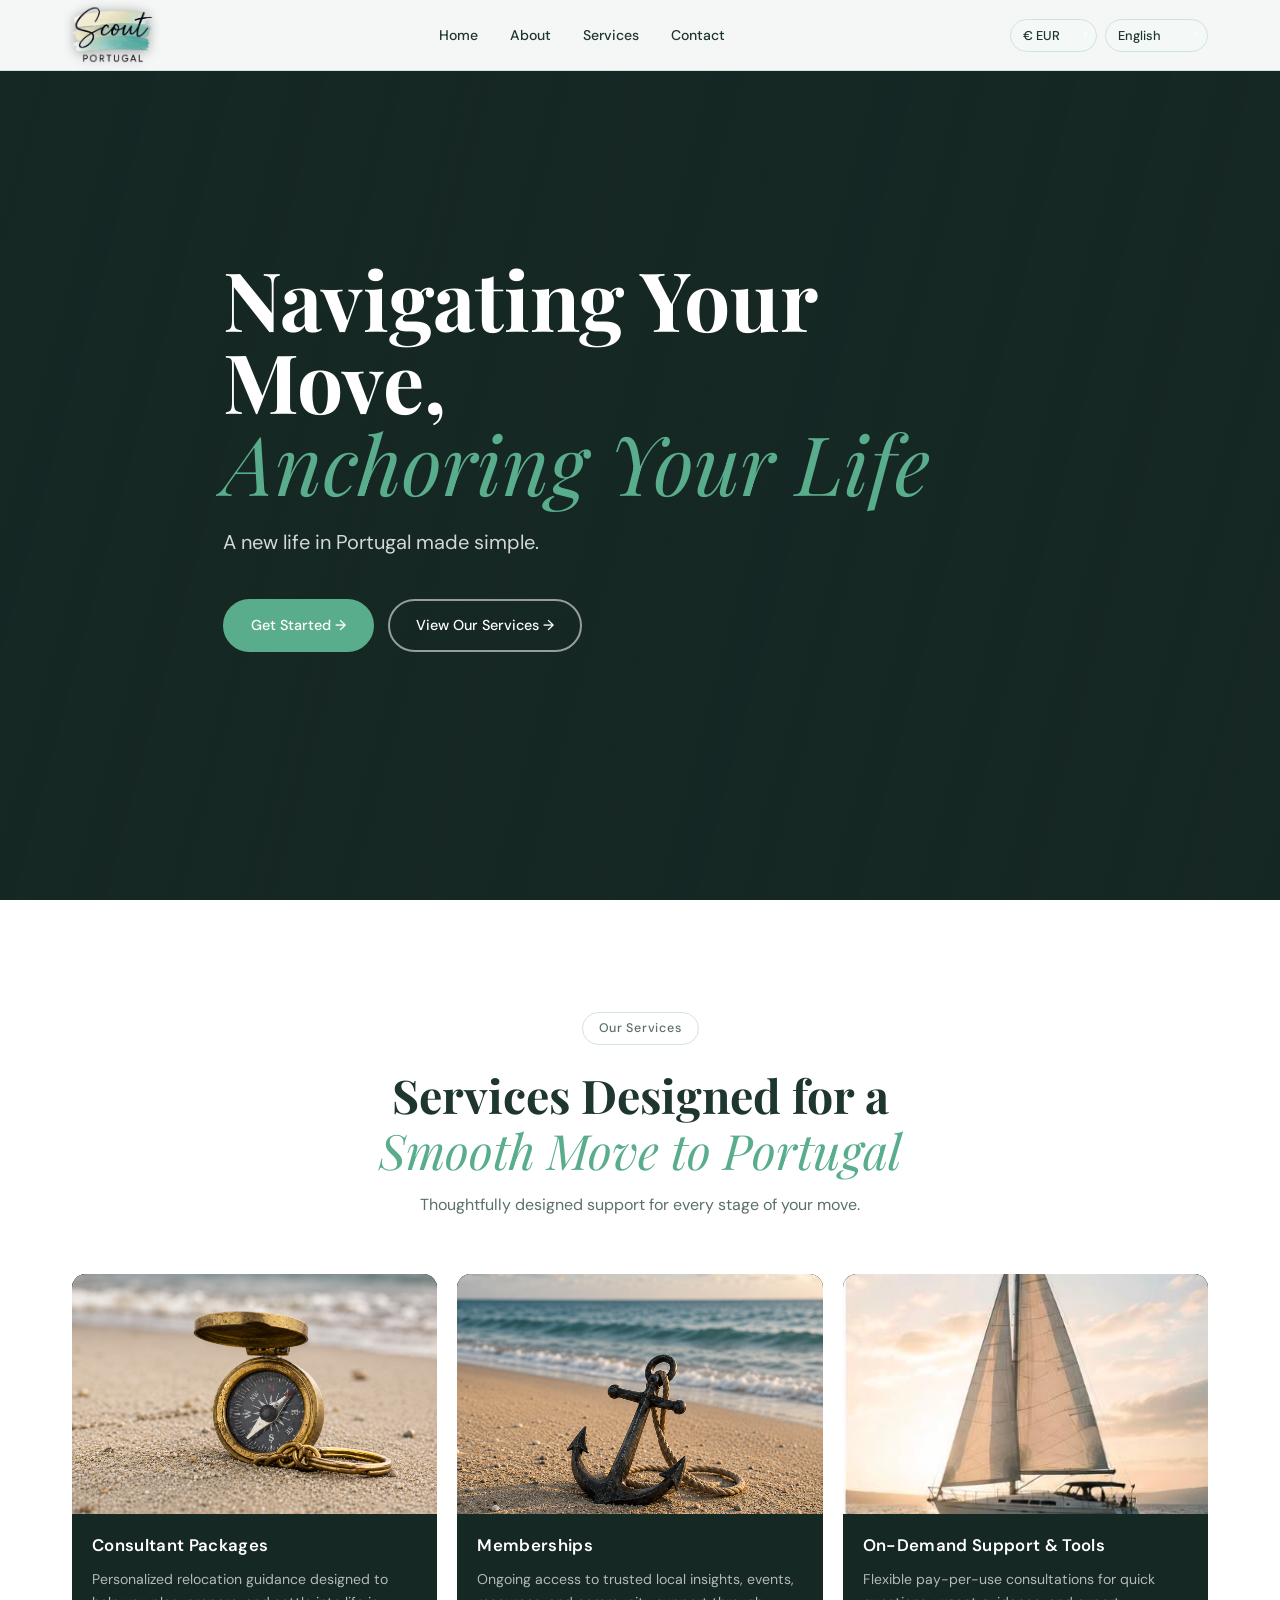
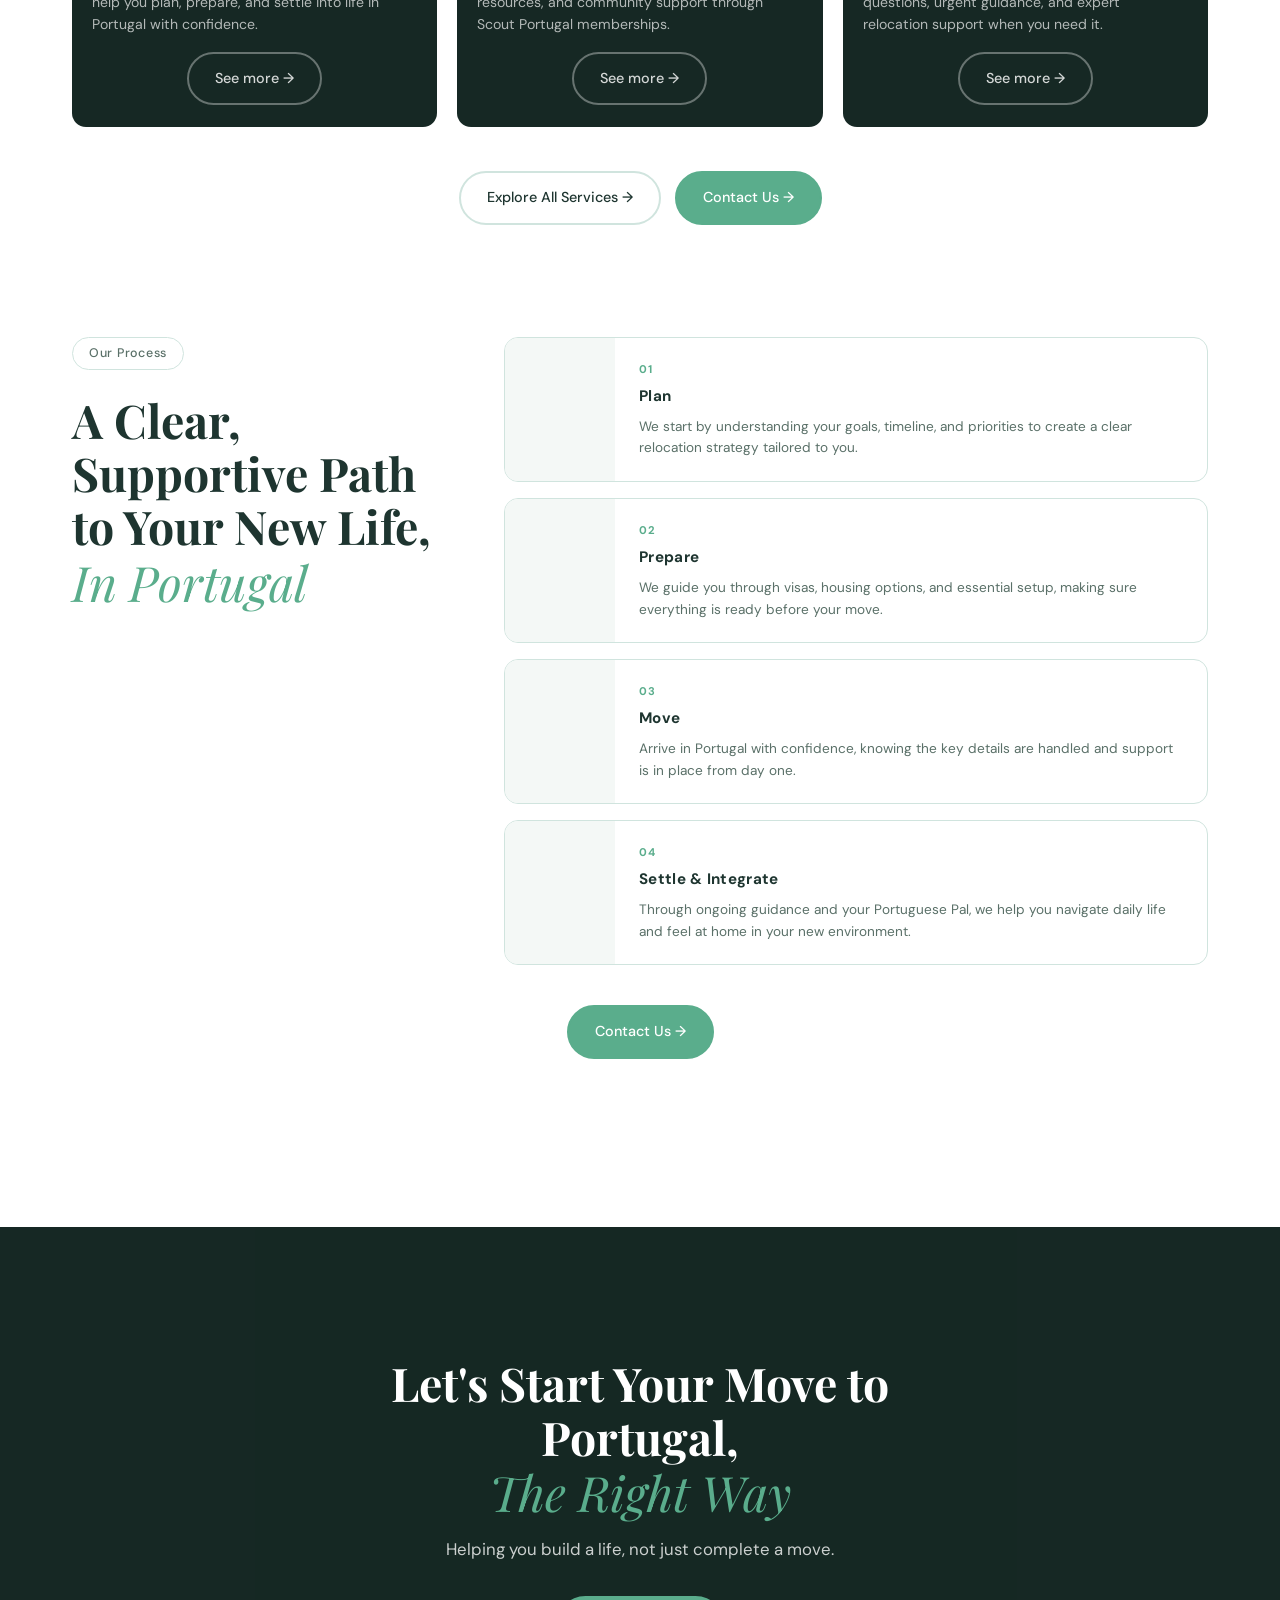
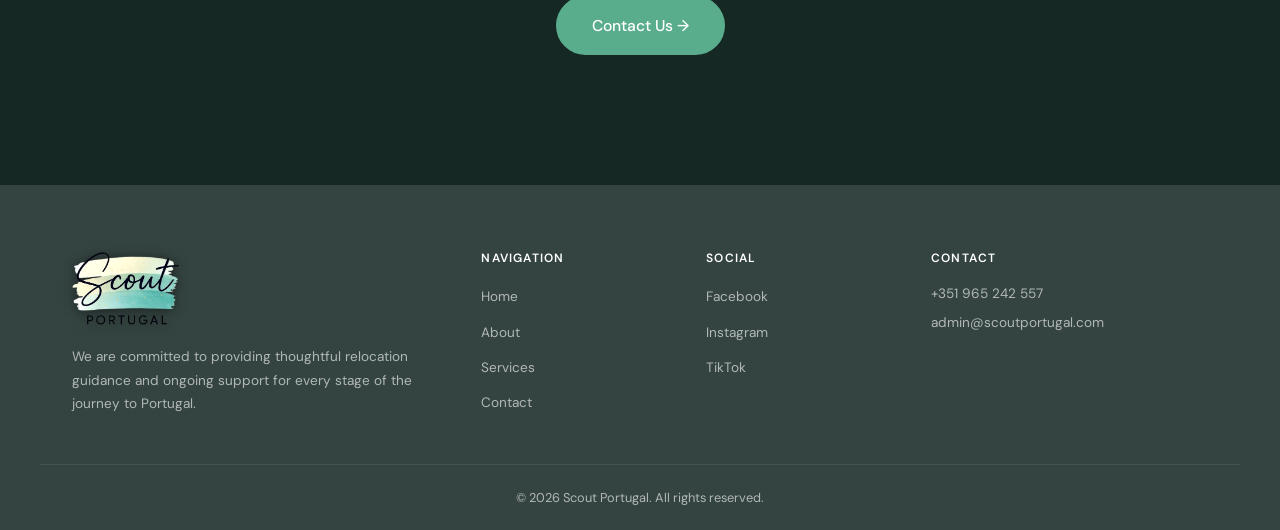
==== commit e4975cfa: "Switch headings from Fraunces to Playfair Display across all pages Co-Authored-By: Claude Sonnet 4.6" ====
--- a/index.html
+++ b/index.html
@@ -11,7 +11,7 @@
   <link rel="preconnect" href="https://i.ytimg.com">
   <link rel="dns-prefetch" href="https://www.youtube.com">
   <link rel="dns-prefetch" href="https://i.ytimg.com">
-  <link href="https://fonts.googleapis.com/css2?family=Cormorant+Garamond:ital,wght@0,500;1,400;1,500&family=DM+Sans:wght@300;400;500;600&family=Fraunces:ital,opsz,wght@0,9..144,500;0,9..144,600;1,9..144,400;1,9..144,500&display=swap" rel="stylesheet">
+  <link href="https://fonts.googleapis.com/css2?family=Cormorant+Garamond:ital,wght@0,500;1,400;1,500&family=DM+Sans:wght@300;400;500;600&family=Playfair+Display:ital,wght@0,700;0,800;1,400;1,500&display=swap" rel="stylesheet">
   <link rel="stylesheet" href="style.css?v=3">
 </head>
 <body>
@@ -66,6 +66,11 @@
 
   <!-- HERO -->
   <section class="hero">
+    <div class="hero-video-wrap">
+      <video autoplay muted loop playsinline poster="https://res.cloudinary.com/ddjp9sq5s/video/upload/so_0/v1782552151/15659260-uhd_3840_2160_30fps_gr2dod.jpg">
+        <source src="https://res.cloudinary.com/ddjp9sq5s/video/upload/q_auto:best/v1782552151/15659260-uhd_3840_2160_30fps_gr2dod.mp4" type="video/mp4">
+      </video>
+    </div>
     <div class="hero-overlay"></div>
     <div class="hero-content container">
       <h1>
--- a/style.css
+++ b/style.css
@@ -40,12 +40,12 @@
 .container { max-width: var(--max); margin-inline: auto; padding-inline: 32px; }
 
 /* ===== TYPE ===== */
-h1 { font-size: clamp(2.1rem, 5vw, 3.8rem); font-weight: 600; line-height: 1.1; font-family: 'Fraunces', Georgia, serif; }
-h2 { font-size: clamp(1.8rem, 3.8vw, 2.9rem); font-weight: 600; line-height: 1.15; font-family: 'Fraunces', Georgia, serif; }
-h3 { font-size: 1.35rem; font-weight: 600; font-family: 'Fraunces', Georgia, serif; }
+h1 { font-size: clamp(2.1rem, 5vw, 3.8rem); font-weight: 700; line-height: 1.1; font-family: 'Playfair Display', Georgia, serif; }
+h2 { font-size: clamp(1.8rem, 3.8vw, 2.9rem); font-weight: 700; line-height: 1.15; font-family: 'Playfair Display', Georgia, serif; }
+h3 { font-size: 1.35rem; font-weight: 700; font-family: 'Playfair Display', Georgia, serif; }
 h4 { font-size: .95rem; font-weight: 700; letter-spacing: .02em; }
 
-em { display: block; font-family: 'Fraunces', Georgia, serif; font-style: italic; font-weight: 400; color: var(--accent); font-size: 1.05em; }
+em { display: block; font-family: 'Playfair Display', Georgia, serif; font-style: italic; font-weight: 400; color: var(--accent); font-size: 1.05em; }
 
 /* ===== PILL ===== */
 .pill { display: inline-block; padding: 5px 16px; border: 1.5px solid var(--border); border-radius: var(--r-pill); font-size: .78rem; font-weight: 500; letter-spacing: .06em; color: var(--muted); background: var(--white); margin-bottom: 18px; }
@@ -103,6 +103,11 @@
   position: absolute; inset: 0; z-index: 0;
   overflow: hidden;
   pointer-events: none;
+}
+.hero-video-wrap video {
+  position: absolute; inset: 0;
+  width: 100%; height: 100%;
+  object-fit: cover; object-position: center;
 }
 .hero-yt {
   position: absolute;
@@ -512,7 +517,6 @@
   :root { --gap: 60px; }
   .container { padding-inline: 20px; }
   .nav-links { display: none; }
-  .hero-video-wrap { display: none; }
   .burger { display: flex; }
   .services-grid { grid-template-columns: 1fr; }
   .mission-inner { grid-template-columns: 1fr; grid-template-rows: auto; gap: 24px; }
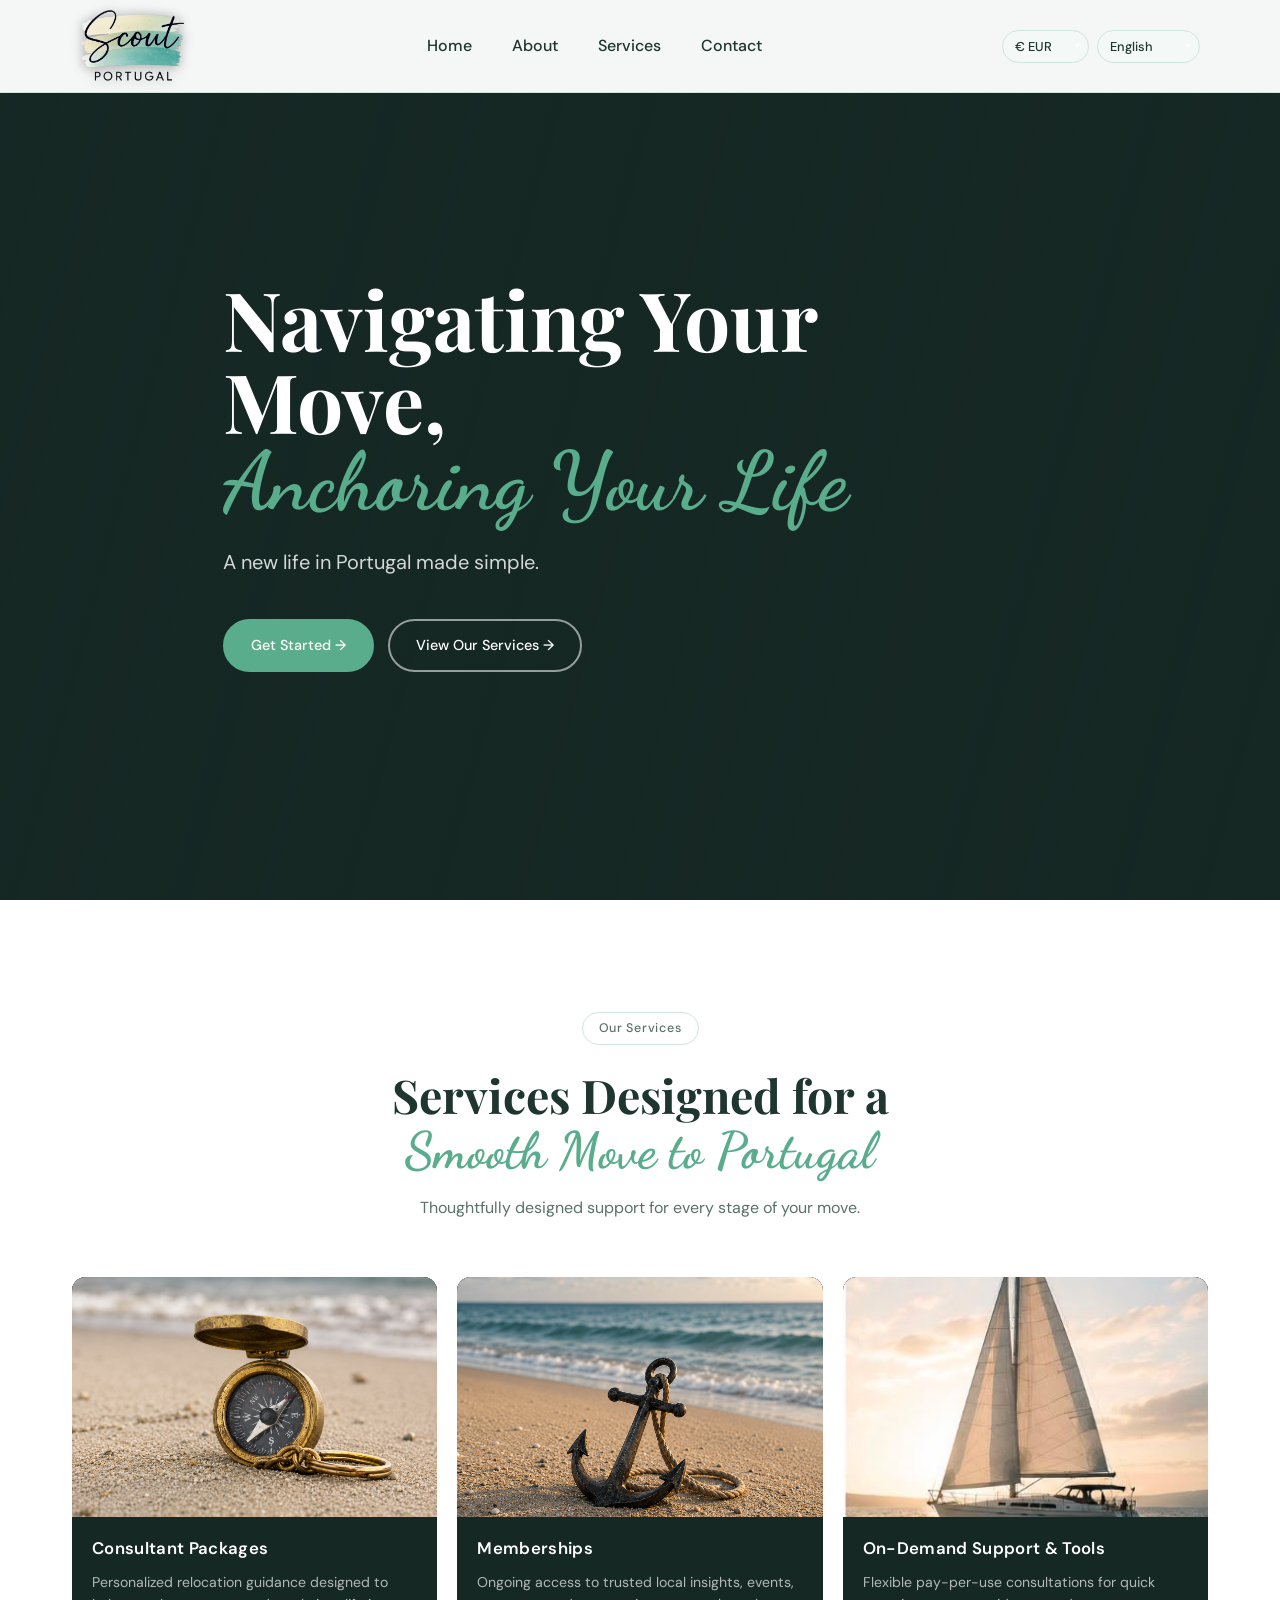
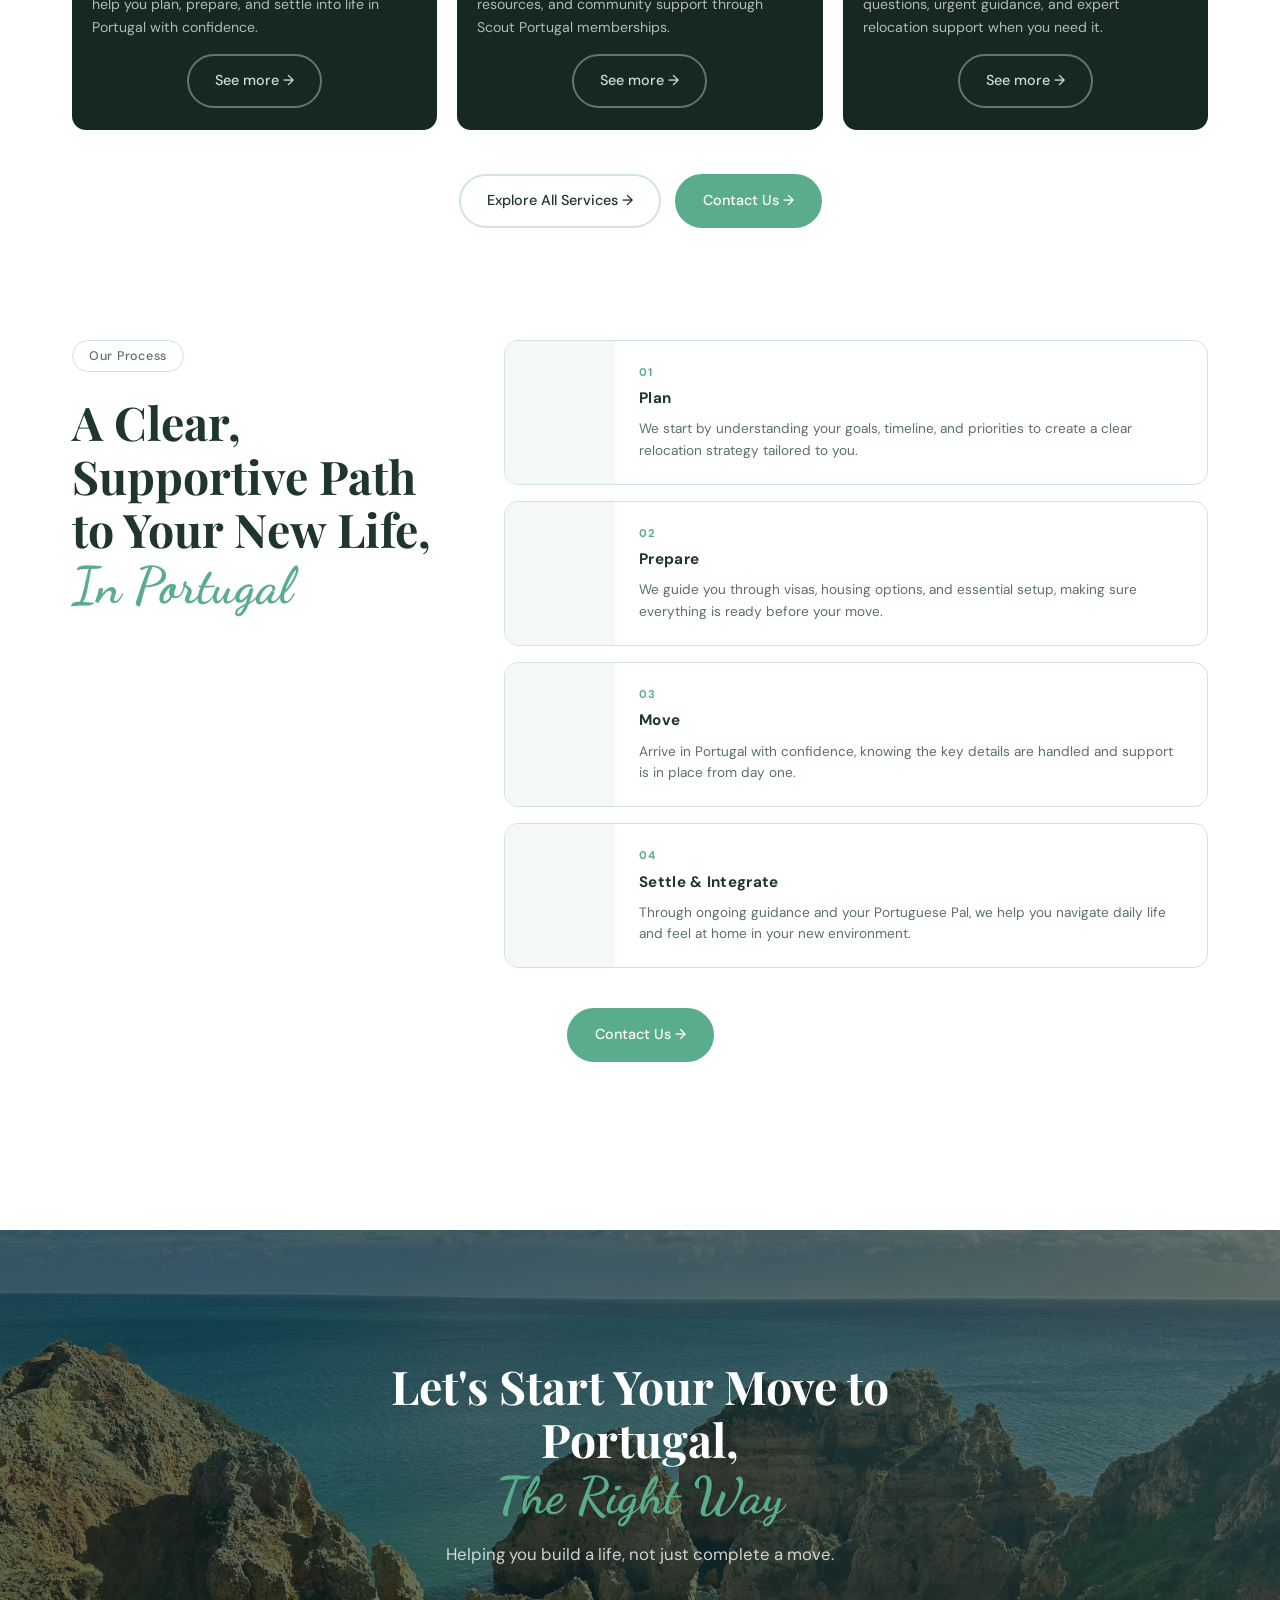
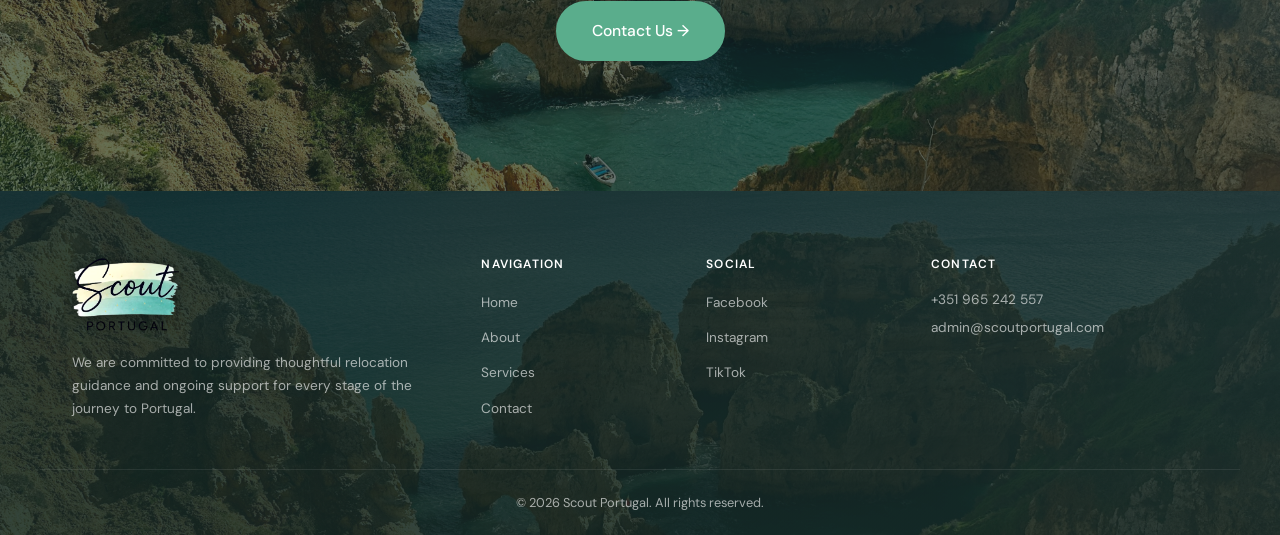
==== commit c2ed091d: "Switch em cursive to Dancing Script across all pages Co-Authored-By: Claude Sonnet 4.6 <noreply@anth" ====
--- a/index.html
+++ b/index.html
@@ -11,7 +11,7 @@
   <link rel="preconnect" href="https://i.ytimg.com">
   <link rel="dns-prefetch" href="https://www.youtube.com">
   <link rel="dns-prefetch" href="https://i.ytimg.com">
-  <link href="https://fonts.googleapis.com/css2?family=Cormorant+Garamond:ital,wght@0,500;1,400;1,500&family=DM+Sans:wght@300;400;500;600&family=Playfair+Display:ital,wght@0,700;0,800;1,400;1,500&display=swap" rel="stylesheet">
+  <link href="https://fonts.googleapis.com/css2?family=Dancing+Script:wght@700&family=DM+Sans:wght@300;400;500;600&family=Playfair+Display:ital,wght@0,700;0,800;1,400;1,500&display=swap" rel="stylesheet">
   <link rel="stylesheet" href="style.css?v=3">
 </head>
 <body>
--- a/style.css
+++ b/style.css
@@ -45,7 +45,7 @@
 h3 { font-size: 1.35rem; font-weight: 700; font-family: 'Playfair Display', Georgia, serif; }
 h4 { font-size: .95rem; font-weight: 700; letter-spacing: .02em; }
 
-em { display: block; font-family: 'Playfair Display', Georgia, serif; font-style: italic; font-weight: 400; color: var(--accent); font-size: 1.05em; }
+em { display: block; font-family: 'Dancing Script', cursive; font-style: normal; font-weight: 700; color: var(--accent); font-size: 1.1em; }
 
 /* ===== PILL ===== */
 .pill { display: inline-block; padding: 5px 16px; border: 1.5px solid var(--border); border-radius: var(--r-pill); font-size: .78rem; font-weight: 500; letter-spacing: .06em; color: var(--muted); background: var(--white); margin-bottom: 18px; }
@@ -63,8 +63,8 @@
 
 /* ===== LOGO ===== */
 .logo-link { display: block; flex-shrink: 0; }
-.logo-img { height: 60px; width: auto; display: block; background: transparent; padding: 0; filter: drop-shadow(0 1px 6px rgba(0,0,0,.35)); transition: height .3s; }
-#nav.scrolled .logo-img { height: 52px; }
+.logo-img { height: 78px; width: auto; display: block; background: transparent; padding: 0; filter: drop-shadow(0 1px 6px rgba(0,0,0,.35)); transition: height .3s; }
+#nav.scrolled .logo-img { height: 66px; }
 .footer-logo-img { height: 80px; width: auto; display: block; filter: brightness(1.1) drop-shadow(0 1px 6px rgba(0,0,0,.5)); margin-bottom: 16px; }
 
 /* ===== SECTION HEADER ===== */
@@ -76,9 +76,9 @@
 /* ===== NAV ===== */
 #nav { position: fixed; inset-inline: 0; top: 0; z-index: 100; background: rgba(255,255,255,.96); box-shadow: 0 1px 0 var(--border); backdrop-filter: blur(14px); transition: background .3s, box-shadow .3s; }
 #nav.scrolled { background: rgba(255,255,255,.96); box-shadow: 0 1px 0 var(--border); }
-.nav-inner { display: flex; align-items: center; justify-content: space-between; height: 70px; padding-inline: 32px; max-width: var(--max); margin-inline: auto; }
-.nav-links { display: flex; gap: 32px; }
-.nav-links a { font-size: .88rem; font-weight: 500; color: var(--text); transition: color .2s; }
+.nav-inner { display: flex; align-items: center; justify-content: space-between; height: 92px; padding-inline: 40px; max-width: var(--max); margin-inline: auto; }
+.nav-links { display: flex; gap: 40px; }
+.nav-links a { font-size: 1rem; font-weight: 500; color: var(--text); transition: color .2s; }
 .nav-links a:hover { color: var(--accent); }
 .nav-controls { display: flex; align-items: center; gap: 8px; }
 .select-wrap { position: relative; }
@@ -120,8 +120,8 @@
   border: none;
   pointer-events: none;
 }
-.hero-overlay { position: absolute; inset: 0; z-index: 1; background: linear-gradient(105deg, rgba(22,40,36,.83) 0%, rgba(22,40,36,.58) 55%, rgba(22,40,36,.38) 100%); }
-.hero-content { position: relative; z-index: 2; padding-top: 70px; padding-bottom: 60px; }
+.hero-overlay { position: absolute; inset: 0; z-index: 1; background: linear-gradient(105deg, rgba(22,40,36,.68) 0%, rgba(22,40,36,.43) 55%, rgba(22,40,36,.23) 100%); }
+.hero-content { position: relative; z-index: 2; padding-top: 110px; padding-bottom: 60px; }
 .hero-content.container { max-width: 100%; padding-inline-start: 5vw; padding-inline-end: 5vw; }
 .hero-content h1 { color: white; max-width: 85%; margin-bottom: 22px; font-size: clamp(2.72rem, 6.4vw, 6rem); line-height: 1.0; }
 .hero-content h1 em { color: var(--accent); font-size: 1em; }
@@ -142,14 +142,14 @@
 .service-body .btn:hover { color: white; border-color: rgba(255,255,255,.75); background: rgba(255,255,255,.08); }
 
 /* ===== ABOUT ===== */
-.about-hero { position: relative; min-height: 460px; display: flex; align-items: center; }
+.about-hero { position: relative; min-height: 520px; display: flex; align-items: center; }
 .about-hero-img {
   position: absolute; inset: 0;
-  background: url('https://images.unsplash.com/photo-1655992943803-1486f54a8e85?auto=format&fit=crop&w=1920&q=85') center/cover no-repeat;
+  background: url('images/about-hero.jpg') center/cover no-repeat;
   background-color: var(--dark);
 }
-.about-hero-overlay { position: absolute; inset: 0; background: linear-gradient(100deg, rgba(22,40,36,.88) 0%, rgba(22,40,36,.55) 65%); }
-.about-hero-content { position: relative; z-index: 1; max-width: 680px; padding-block: 80px; }
+.about-hero-overlay { position: absolute; inset: 0; background: linear-gradient(100deg, rgba(22,40,36,.73) 0%, rgba(22,40,36,.40) 65%); }
+.about-hero-content { position: relative; z-index: 1; max-width: 680px; padding-top: 124px; padding-bottom: 80px; }
 .about-hero-content h2 { color: white; margin-top: 6px; }
 .about-hero-content h2 em { color: var(--accent); }
 .about-hero-content > p { color: rgba(255,255,255,.78); font-size: 1.02rem; margin-top: 18px; }
@@ -282,8 +282,8 @@
 /* ===== PAGE HERO (services/inner pages) ===== */
 .page-hero { position: relative; min-height: 420px; display: flex; align-items: center; overflow: hidden; }
 .page-hero-img { position: absolute; inset: 0; background: center/cover no-repeat; background-color: var(--dark2); }
-.page-hero-overlay { position: absolute; inset: 0; background: rgba(22,40,36,.75); }
-.page-hero-content { position: relative; z-index: 1; padding-top: 90px; padding-bottom: 60px; }
+.page-hero-overlay { position: absolute; inset: 0; background: rgba(22,40,36,.60); }
+.page-hero-content { position: relative; z-index: 1; padding-top: 124px; padding-bottom: 60px; }
 .page-hero-content h1 { color: white; margin-top: 6px; }
 .page-hero-content h1 em { color: var(--accent); }
 .page-hero-content > p { color: rgba(255,255,255,.78); margin-top: 12px; font-size: 1rem; }
@@ -375,7 +375,7 @@
   background: url('https://images.unsplash.com/photo-1662142063545-eef59b226744?auto=format&fit=crop&w=1920&q=85') center/cover no-repeat;
   background-color: var(--dark);
 }
-.discovery-overlay { position: absolute; inset: 0; background: rgba(22,40,36,.82); }
+.discovery-overlay { position: absolute; inset: 0; background: rgba(22,40,36,.67); }
 .discovery-content { position: relative; z-index: 1; }
 .discovery-content h1, .discovery-content h2 { color: white; max-width: 620px; margin-inline: auto; }
 .discovery-content h1 em, .discovery-content h2 em { color: var(--accent); }
@@ -400,10 +400,10 @@
 .cta-banner { position: relative; padding: 130px 0; text-align: center; overflow: hidden; }
 .cta-img {
   position: absolute; inset: 0;
-  background: url('https://images.unsplash.com/photo-1549474750-8cd9887d3e47?auto=format&fit=crop&w=1920&q=85') center/cover no-repeat;
+  background: url('images/footer-bg.jpg') center/cover no-repeat;
   background-color: var(--dark);
 }
-.cta-overlay { position: absolute; inset: 0; background: rgba(22,40,36,.80); }
+.cta-overlay { position: absolute; inset: 0; background: rgba(22,40,36,.65); }
 .cta-content { position: relative; z-index: 1; }
 .cta-content h2 { color: white; max-width: 680px; margin-inline: auto; margin-bottom: 16px; }
 .cta-content h2 em { color: var(--accent); }
@@ -433,7 +433,7 @@
 .form-success { font-size: .88rem; color: var(--accent); min-height: 1.2em; font-weight: 500; }
 
 /* ===== FOOTER ===== */
-footer { background: linear-gradient(rgba(22,40,36,.87), rgba(22,40,36,.87)), url('https://images.unsplash.com/photo-1651509495409-d11f64fcbedc?auto=format&fit=crop&w=1920&q=85') center/cover no-repeat; color: rgba(255,255,255,.62); }
+footer { background: linear-gradient(rgba(22,40,36,.87), rgba(22,40,36,.87)), url('images/footer-bg.jpg') center/cover no-repeat; color: rgba(255,255,255,.62); }
 .footer-inner { display: grid; grid-template-columns: 2fr 1fr 1fr 1.5fr; gap: 40px; padding: 64px 32px 48px; max-width: var(--max); margin-inline: auto; }
 .footer-brand p { font-size: .85rem; line-height: 1.7; }
 .footer-col h4 { color: white; font-size: .75rem; font-weight: 600; letter-spacing: .1em; text-transform: uppercase; margin-bottom: 14px; }
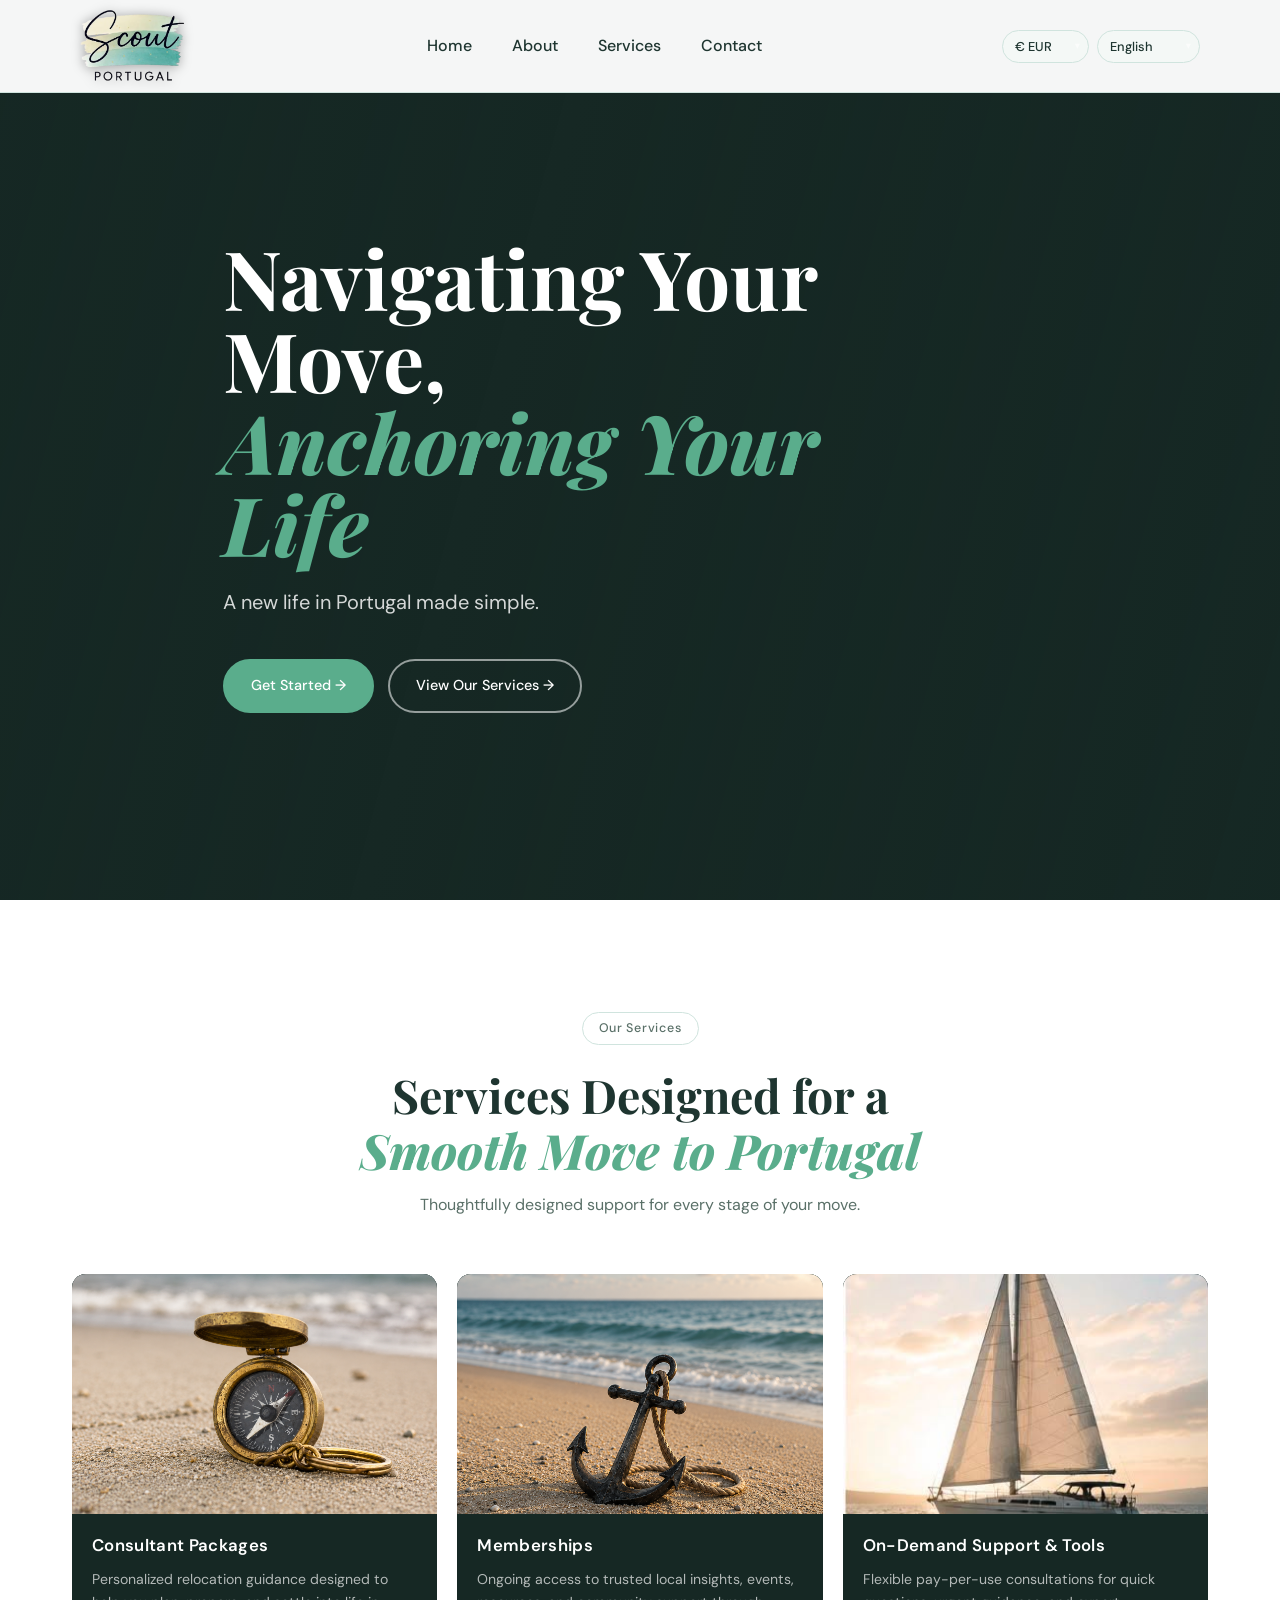
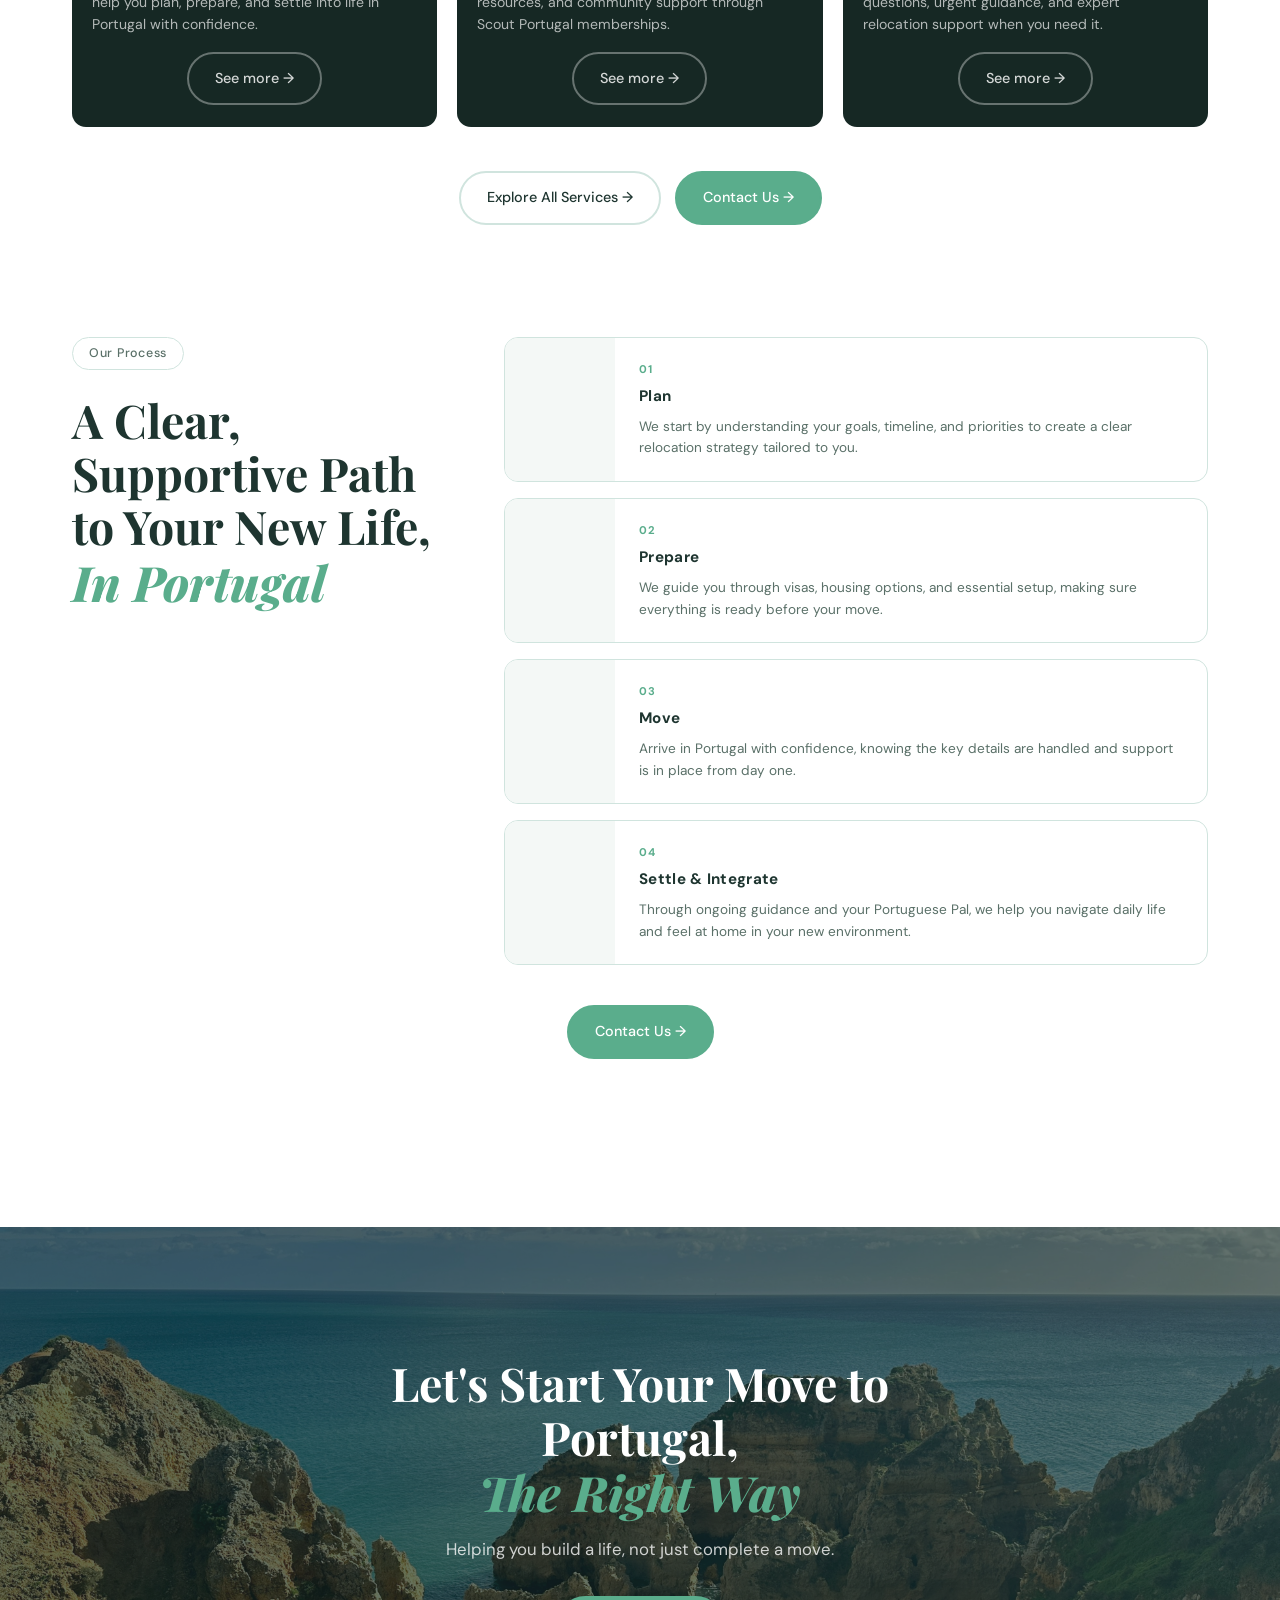
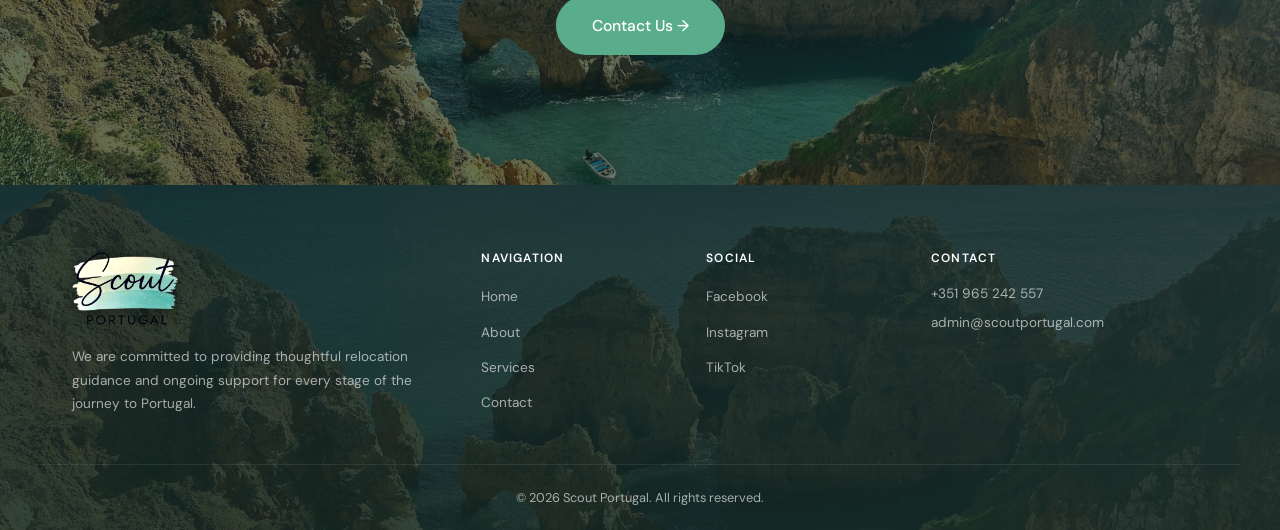
==== commit 78c5feef: "Revert em font to Playfair Display italic 800 Co-Authored-By: Claude Sonnet 4.6 <noreply@anthropic.c" ====
--- a/index.html
+++ b/index.html
@@ -11,7 +11,7 @@
   <link rel="preconnect" href="https://i.ytimg.com">
   <link rel="dns-prefetch" href="https://www.youtube.com">
   <link rel="dns-prefetch" href="https://i.ytimg.com">
-  <link href="https://fonts.googleapis.com/css2?family=Dancing+Script:wght@700&family=DM+Sans:wght@300;400;500;600&family=Playfair+Display:ital,wght@0,700;0,800;1,400;1,500&display=swap" rel="stylesheet">
+  <link href="https://fonts.googleapis.com/css2?family=DM+Sans:wght@300;400;500;600&family=Playfair+Display:ital,wght@0,700;0,800;1,400;1,500&display=swap" rel="stylesheet">
   <link rel="stylesheet" href="style.css?v=3">
 </head>
 <body>
--- a/style.css
+++ b/style.css
@@ -45,7 +45,7 @@
 h3 { font-size: 1.35rem; font-weight: 700; font-family: 'Playfair Display', Georgia, serif; }
 h4 { font-size: .95rem; font-weight: 700; letter-spacing: .02em; }
 
-em { display: block; font-family: 'Dancing Script', cursive; font-style: normal; font-weight: 700; color: var(--accent); font-size: 1.1em; }
+em { display: block; font-family: 'Playfair Display', Georgia, serif; font-style: italic; font-weight: 800; color: var(--accent); font-size: 1.05em; }
 
 /* ===== PILL ===== */
 .pill { display: inline-block; padding: 5px 16px; border: 1.5px solid var(--border); border-radius: var(--r-pill); font-size: .78rem; font-weight: 500; letter-spacing: .06em; color: var(--muted); background: var(--white); margin-bottom: 18px; }
